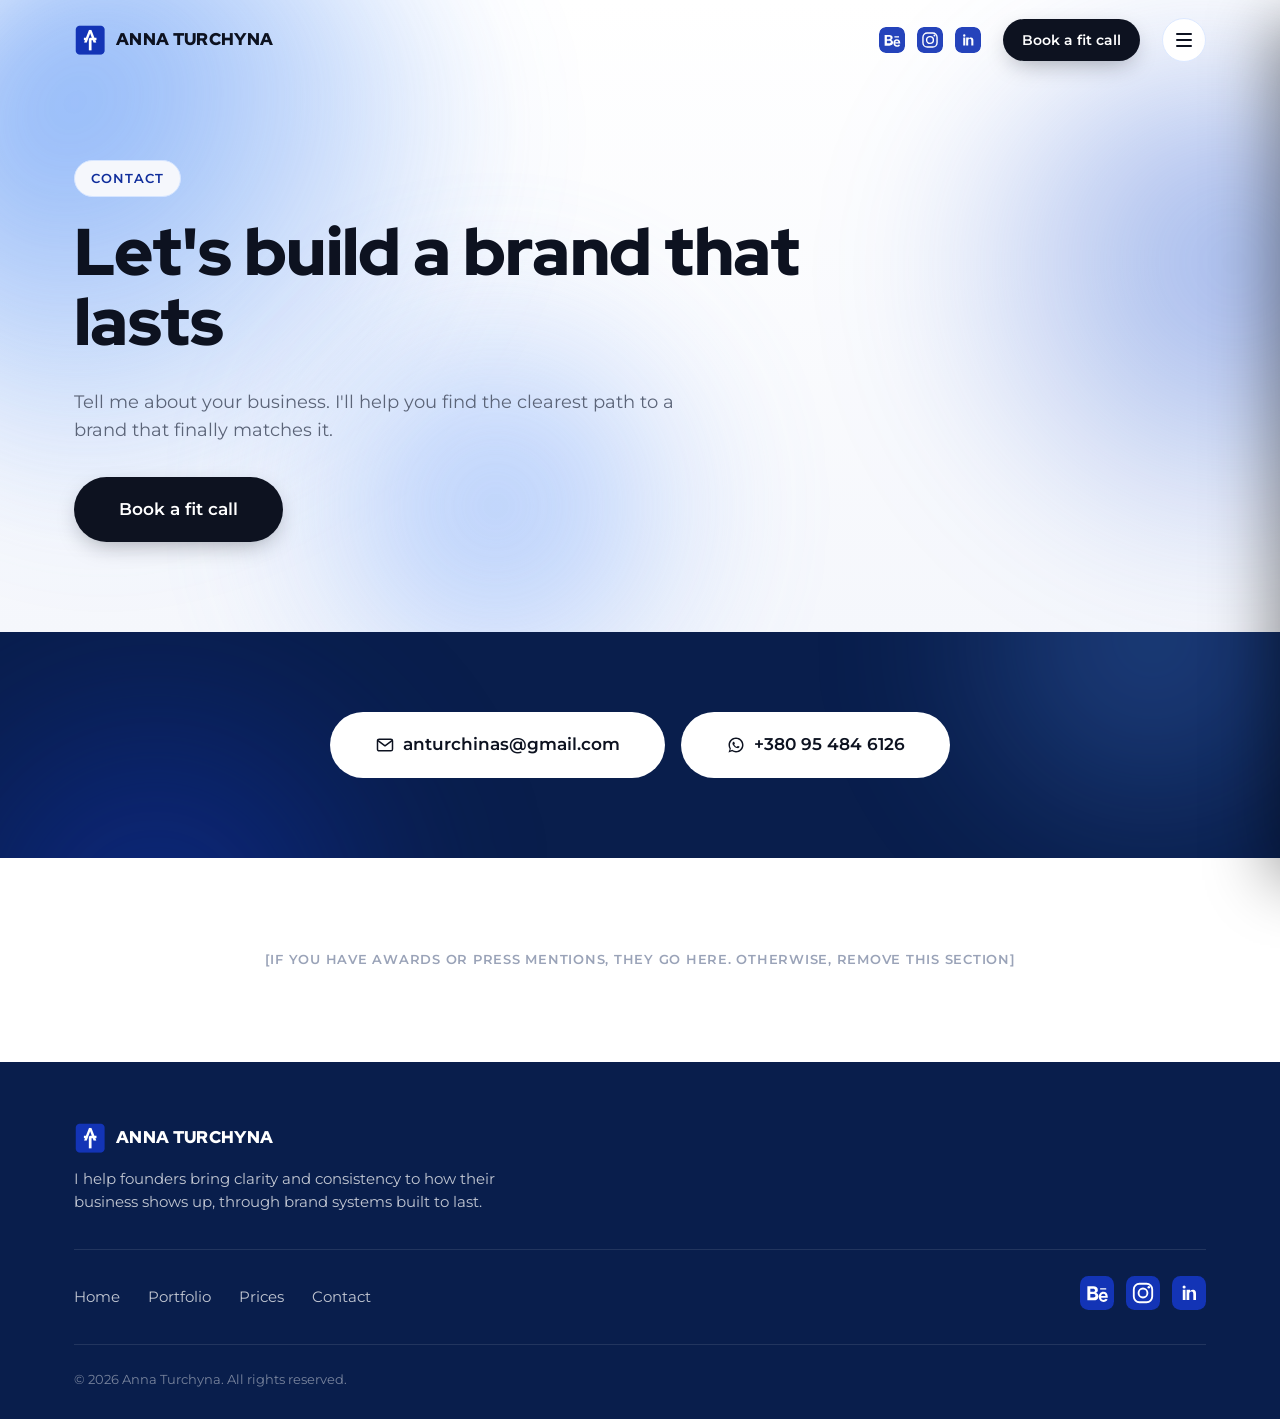
==== contact.html @ 6b4f78af "Add Microsoft Clarity tracking code" ====
<!DOCTYPE html>
<html lang="en">
<head>
<meta charset="UTF-8">
<meta name="viewport" content="width=device-width, initial-scale=1.0">
<title>Contact | Anna Turchyna</title>
<link rel="icon" href="favicon.ico" sizes="any">
<link rel="icon" type="image/png" sizes="32x32" href="images/favicon-32x32.png">
<link rel="icon" type="image/png" sizes="16x16" href="images/favicon-16x16.png">
<link rel="apple-touch-icon" sizes="180x180" href="images/favicon-180x180.png">
<link rel="stylesheet" href="css/style.css">
  <script type="text/javascript">
    (function(c,l,a,r,i,t,y){
      c[a]=c[a]||function(){(c[a].q=c[a].q||[]).push(arguments)};
      t=l.createElement(r);t.async=1;t.src="https://www.clarity.ms/tag/"+i;
      y=l.getElementsByTagName(r)[0];y.parentNode.insertBefore(t,y);
    })(window, document, "clarity", "script", "y3strxch6t");
  </script>
</head>
<body>

<header class="site-header">
  <div class="container">
    <a href="index.html" class="logo">
      <span class="logo-mark"><img src="images/logo-mark.png" alt="Anna Turchyna logo"></span>
      ANNA TURCHYNA
    </a>
    <div class="header-actions">
      <div class="header-socials">
        <a href="https://www.behance.net/annaturchyna" target="_blank" rel="noopener" aria-label="Behance" title="Behance"><svg viewBox="0 0 24 24"><rect width="24" height="24" rx="6" fill="#1334b6"/><path d="M5.2 7.3h4.3c1.9 0 3.1.9 3.1 2.5 0 1.1-.6 1.8-1.5 2.1 1.2.3 1.9 1.2 1.9 2.5 0 1.8-1.4 2.8-3.4 2.8H5.2V7.3zm4 3.9c.9 0 1.4-.4 1.4-1.1 0-.7-.5-1.1-1.4-1.1H7.3v2.2h1.9zm.2 3.9c1 0 1.5-.4 1.5-1.2 0-.8-.6-1.2-1.5-1.2H7.3v2.4h2.1zM14.2 8.6h4.3v1H14.2v-1zm2.2 2.6c2 0 3.2 1.4 3.2 3.5 0 .2 0 .4 0 .6h-4.7c.1 1 .8 1.6 1.7 1.6.7 0 1.2-.3 1.5-.8l1.4.4c-.5 1.1-1.6 1.8-2.9 1.8-1.9 0-3.3-1.4-3.3-3.5 0-2.1 1.4-3.6 3.1-3.6zm-1.5 2.9h3.1c-.1-.9-.7-1.5-1.5-1.5-.8 0-1.4.6-1.6 1.5z" fill="#fff"/></svg></a>
        <a href="https://www.instagram.com/anntur.design/" target="_blank" rel="noopener" aria-label="Instagram" title="Instagram"><svg viewBox="0 0 24 24"><rect width="24" height="24" rx="6" fill="#1334b6"/><path d="M12 8.2a3.8 3.8 0 1 0 0 7.6 3.8 3.8 0 0 0 0-7.6zm0 6.27a2.47 2.47 0 1 1 0-4.94 2.47 2.47 0 0 1 0 4.94z" fill="#fff"/><circle cx="16.1" cy="7.9" r="0.9" fill="#fff"/><rect x="5.5" y="5.5" width="13" height="13" rx="4" stroke="#fff" stroke-width="1.3" fill="none"/></svg></a>
        <a href="https://www.linkedin.com/in/anntur/" target="_blank" rel="noopener" aria-label="LinkedIn" title="LinkedIn"><svg viewBox="0 0 24 24"><rect width="24" height="24" rx="6" fill="#1334b6"/><path d="M7.6 9.7h1.9v7.3H7.6V9.7zm.95-3a1.1 1.1 0 1 1 0 2.2 1.1 1.1 0 0 1 0-2.2zM10.9 9.7h1.83v1h.03c.26-.48.9-1 1.85-1 1.98 0 2.34 1.24 2.34 2.86v4.44h-1.9v-3.94c0-.94-.02-2.14-1.33-2.14-1.33 0-1.53 1-1.53 2.07v4.01h-1.9V9.7z" fill="#fff"/></svg></a>
      </div>
      <a href="contact.html" class="btn btn-primary btn-sm">Book a fit call</a>
      <button class="burger" aria-label="Open menu"><span></span><span></span><span></span></button>
    </div>
  </div>
</header>

<div class="nav-backdrop" data-nav-backdrop></div>
<div class="mobile-nav">
  <div class="top" style="justify-content:flex-end">
    <button class="close-btn" aria-label="Close menu">&times;</button>
  </div>
  <ul>
    <li><a href="index.html#services">Services</a></li>
    <li><a href="portfolio.html">Portfolio</a></li>
    <li><a href="pricing.html">Prices</a></li>
    <li><a href="contact.html">Contact</a></li>
  </ul>
  <div class="socials">
    <a href="https://www.behance.net/annaturchyna" target="_blank" rel="noopener" aria-label="Behance" title="Behance"><svg viewBox="0 0 24 24"><rect width="24" height="24" rx="6" fill="#1334b6"/><path d="M5.2 7.3h4.3c1.9 0 3.1.9 3.1 2.5 0 1.1-.6 1.8-1.5 2.1 1.2.3 1.9 1.2 1.9 2.5 0 1.8-1.4 2.8-3.4 2.8H5.2V7.3zm4 3.9c.9 0 1.4-.4 1.4-1.1 0-.7-.5-1.1-1.4-1.1H7.3v2.2h1.9zm.2 3.9c1 0 1.5-.4 1.5-1.2 0-.8-.6-1.2-1.5-1.2H7.3v2.4h2.1zM14.2 8.6h4.3v1H14.2v-1zm2.2 2.6c2 0 3.2 1.4 3.2 3.5 0 .2 0 .4 0 .6h-4.7c.1 1 .8 1.6 1.7 1.6.7 0 1.2-.3 1.5-.8l1.4.4c-.5 1.1-1.6 1.8-2.9 1.8-1.9 0-3.3-1.4-3.3-3.5 0-2.1 1.4-3.6 3.1-3.6zm-1.5 2.9h3.1c-.1-.9-.7-1.5-1.5-1.5-.8 0-1.4.6-1.6 1.5z" fill="#fff"/></svg></a>
    <a href="https://www.instagram.com/anntur.design/" target="_blank" rel="noopener" aria-label="Instagram" title="Instagram"><svg viewBox="0 0 24 24"><rect width="24" height="24" rx="6" fill="#1334b6"/><path d="M12 8.2a3.8 3.8 0 1 0 0 7.6 3.8 3.8 0 0 0 0-7.6zm0 6.27a2.47 2.47 0 1 1 0-4.94 2.47 2.47 0 0 1 0 4.94z" fill="#fff"/><circle cx="16.1" cy="7.9" r="0.9" fill="#fff"/><rect x="5.5" y="5.5" width="13" height="13" rx="4" stroke="#fff" stroke-width="1.3" fill="none"/></svg></a>
    <a href="https://www.linkedin.com/in/anntur/" target="_blank" rel="noopener" aria-label="LinkedIn" title="LinkedIn"><svg viewBox="0 0 24 24"><rect width="24" height="24" rx="6" fill="#1334b6"/><path d="M7.6 9.7h1.9v7.3H7.6V9.7zm.95-3a1.1 1.1 0 1 1 0 2.2 1.1 1.1 0 0 1 0-2.2zM10.9 9.7h1.83v1h.03c.26-.48.9-1 1.85-1 1.98 0 2.34 1.24 2.34 2.86v4.44h-1.9v-3.94c0-.94-.02-2.14-1.33-2.14-1.33 0-1.53 1-1.53 2.07v4.01h-1.9V9.7z" fill="#fff"/></svg></a>
  </div>
</div>

<section class="page-hero">
  <div class="mesh light"><div class="blob"></div><div class="blob"></div><div class="blob"></div></div>
  <div class="container">
    <span class="eyebrow reveal">CONTACT</span>
    <h1 class="reveal">Let's build a brand that lasts</h1>
    <p class="lead reveal">Tell me about your business. I'll help you find the clearest path to a brand that finally matches it.</p>
    <div class="page-hero-actions reveal">
      <a href="https://cal.com/anntur/15min" target="_blank" rel="noopener" class="btn btn-primary btn-cta">Book a fit call</a>
    </div>
  </div>
</section>

<section class="section-pad tight cta-section">
  <div class="mesh dark"><div class="blob"></div><div class="blob"></div></div>
  <div class="container">
    <div class="cta-action hero-actions reveal">
      <a href="mailto:anturchinas@gmail.com" class="btn btn-light btn-cta">
        <svg viewBox="0 0 24 24" width="20" height="20" fill="none" stroke="currentColor" stroke-width="1.8" stroke-linecap="round" stroke-linejoin="round"><rect x="3" y="5" width="18" height="14" rx="2"/><path d="M4 7l8 6 8-6"/></svg>
        anturchinas@gmail.com
      </a>
      <a href="https://wa.me/380954846126" target="_blank" rel="noopener" class="btn btn-light btn-cta">
        <svg viewBox="0 0 24 24" width="20" height="20" fill="currentColor"><path d="M12 3C7.03 3 3 7.03 3 12c0 1.77.52 3.42 1.42 4.8L3 21l4.34-1.38A8.96 8.96 0 0 0 12 21c4.97 0 9-4.03 9-9s-4.03-9-9-9zm0 16.2c-1.5 0-2.9-.44-4.08-1.2l-.29-.18-2.57.82.84-2.5-.19-.3A7.18 7.18 0 0 1 4.8 12c0-3.98 3.23-7.2 7.2-7.2s7.2 3.23 7.2 7.2-3.23 7.2-7.2 7.2zm3.94-5.39c-.21-.11-1.26-.62-1.46-.69-.2-.07-.34-.11-.48.11-.14.21-.55.69-.68.83-.13.14-.25.16-.46.05-.21-.11-.9-.33-1.72-1.06-.63-.56-1.06-1.26-1.18-1.47-.12-.21-.01-.32.09-.43.1-.1.21-.25.32-.38.11-.13.14-.21.21-.36.07-.14.04-.27-.02-.38-.06-.11-.48-1.16-.66-1.59-.17-.42-.35-.36-.48-.37h-.41c-.14 0-.36.05-.55.27-.19.21-.72.7-.72 1.72s.74 2 .84 2.14c.11.14 1.45 2.21 3.51 3.1.49.21.87.34 1.17.43.49.16.94.13 1.29.08.39-.06 1.26-.51 1.44-1.01.18-.5.18-.92.13-1.01-.05-.09-.19-.15-.4-.26z"/></svg>
        +380 95 484 6126
      </a>
    </div>
  </div>
</section>

<!-- Awards / certifications placeholder, remove if not applicable -->
<section class="section-pad tight center">
  <div class="container">
    <p class="small-caps reveal">[If you have awards or press mentions, they go here. Otherwise, remove this section]</p>
  </div>
</section>

<footer class="site-footer">
  <div class="container">
    <div class="footer-top">
      <a href="index.html" class="logo" style="color:#fff">
        <span class="logo-mark"><img src="images/logo-mark.png" alt="Anna Turchyna logo"></span>
        ANNA TURCHYNA
      </a>
      <p>I help founders bring clarity and consistency to how their business shows up, through brand systems built to last.</p>
    </div>
    <div class="footer-nav-row">
      <ul class="footer-menu">
        <li><a href="index.html">Home</a></li>
        <li><a href="portfolio.html">Portfolio</a></li>
        <li><a href="pricing.html">Prices</a></li>
        <li><a href="contact.html">Contact</a></li>
      </ul>
      <div class="footer-socials">
        <a href="https://www.behance.net/annaturchyna" target="_blank" rel="noopener" aria-label="Behance" title="Behance"><svg viewBox="0 0 24 24"><rect width="24" height="24" rx="6" fill="#1334b6"/><path d="M5.2 7.3h4.3c1.9 0 3.1.9 3.1 2.5 0 1.1-.6 1.8-1.5 2.1 1.2.3 1.9 1.2 1.9 2.5 0 1.8-1.4 2.8-3.4 2.8H5.2V7.3zm4 3.9c.9 0 1.4-.4 1.4-1.1 0-.7-.5-1.1-1.4-1.1H7.3v2.2h1.9zm.2 3.9c1 0 1.5-.4 1.5-1.2 0-.8-.6-1.2-1.5-1.2H7.3v2.4h2.1zM14.2 8.6h4.3v1H14.2v-1zm2.2 2.6c2 0 3.2 1.4 3.2 3.5 0 .2 0 .4 0 .6h-4.7c.1 1 .8 1.6 1.7 1.6.7 0 1.2-.3 1.5-.8l1.4.4c-.5 1.1-1.6 1.8-2.9 1.8-1.9 0-3.3-1.4-3.3-3.5 0-2.1 1.4-3.6 3.1-3.6zm-1.5 2.9h3.1c-.1-.9-.7-1.5-1.5-1.5-.8 0-1.4.6-1.6 1.5z" fill="#fff"/></svg></a>
        <a href="https://www.instagram.com/anntur.design/" target="_blank" rel="noopener" aria-label="Instagram" title="Instagram"><svg viewBox="0 0 24 24"><rect width="24" height="24" rx="6" fill="#1334b6"/><path d="M12 8.2a3.8 3.8 0 1 0 0 7.6 3.8 3.8 0 0 0 0-7.6zm0 6.27a2.47 2.47 0 1 1 0-4.94 2.47 2.47 0 0 1 0 4.94z" fill="#fff"/><circle cx="16.1" cy="7.9" r="0.9" fill="#fff"/><rect x="5.5" y="5.5" width="13" height="13" rx="4" stroke="#fff" stroke-width="1.3" fill="none"/></svg></a>
        <a href="https://www.linkedin.com/in/anntur/" target="_blank" rel="noopener" aria-label="LinkedIn" title="LinkedIn"><svg viewBox="0 0 24 24"><rect width="24" height="24" rx="6" fill="#1334b6"/><path d="M7.6 9.7h1.9v7.3H7.6V9.7zm.95-3a1.1 1.1 0 1 1 0 2.2 1.1 1.1 0 0 1 0-2.2zM10.9 9.7h1.83v1h.03c.26-.48.9-1 1.85-1 1.98 0 2.34 1.24 2.34 2.86v4.44h-1.9v-3.94c0-.94-.02-2.14-1.33-2.14-1.33 0-1.53 1-1.53 2.07v4.01h-1.9V9.7z" fill="#fff"/></svg></a>
      </div>
    </div>
    <div class="footer-bottom">
      <span>© 2026 Anna Turchyna. All rights reserved.</span>
    </div>
  </div>
</footer>

<script src="js/main.js"></script>
</body>
</html>
---- css/style.css ----
/* ===========================================================
   Anna Turchyna, Brand Identity Designer
   Design tokens + base styles
   =========================================================== */

@import url('https://fonts.googleapis.com/css2?family=Red+Hat+Display:wght@400;500;600;700;800;900&family=Montserrat:wght@400;500;600;700;800&display=swap');

:root{
  /* --- color tokens: light background, blue accent scale --- */
  --c-bg:            #ffffff;
  --c-bg-soft:       #f5f7fc;
  --c-bg-soft-2:     #e9f0ff;
  --c-line:          #dce8ff;
  --c-ink:           #0d1220;
  --c-ink-soft:      #5b6478;
  --c-ink-faint:     #9aa3b8;

  --c-blue-950:      #091e4c;
  --c-blue-900:      #0c2466;
  --c-blue-800:      #0e2981;
  --c-blue-700:      #102e9c;
  --c-blue-600:      #1334b6;
  --c-blue-500:      #3262d6;
  --c-blue-400:      #518ff5;
  --c-blue-300:      #8bb3fb;
  --c-blue-200:      #b5d0fe;
  --c-blue-100:      #d6e5ff;
  --c-blue-50:       #f5f7fc;

  --c-white:         #ffffff;

  --c-accent:        var(--c-blue-600);
  --c-accent-soft:   var(--c-blue-100);

  /* --- type --- */
  --font-display: 'Red Hat Display', 'Clash Display', 'Montserrat', system-ui, sans-serif;
  --font-body:    'Montserrat', 'General Sans', system-ui, sans-serif;

  /* --- shape --- */
  --radius-sm: 10px;
  --radius-md: 18px;
  --radius-lg: 28px;
  --radius-pill: 999px;

  /* --- layout --- */
  --container: 1180px;
  --gap: clamp(20px, 4vw, 48px);

  --ease: cubic-bezier(.16,.8,.24,1);
}

*, *::before, *::after{ box-sizing: border-box; }
html{ scroll-behavior: smooth; }
body{
  margin:0;
  background: var(--c-bg);
  color: var(--c-ink);
  font-family: var(--font-body);
  font-size: 16px;
  line-height: 1.55;
  -webkit-font-smoothing: antialiased;
  overflow-x: hidden;
}
img{ max-width:100%; display:block; }
a{ color:inherit; text-decoration:none; }
button{ font-family:inherit; cursor:pointer; }
ul{ list-style:none; margin:0; padding:0; }
h1,h2,h3,h4{
  font-family: var(--font-display);
  font-weight: 900;
  line-height: 1.05;
  margin: 0 0 .5em;
  letter-spacing: -0.01em;
}

.container{
  width: 100%;
  max-width: var(--container);
  margin: 0 auto;
  padding: 0 24px;
}

section{ position: relative; }

/* ---------- reveal-on-scroll ---------- */
.reveal{
  opacity: 0;
  transform: translateY(28px);
  transition: opacity .8s var(--ease), transform .8s var(--ease);
}
.reveal.is-visible{ opacity:1; transform:none; }
.reveal-stagger > *{ transition-delay: calc(var(--i, 0) * 90ms); }

/* ---------- eyebrow pill ---------- */
.eyebrow{
  display:inline-flex;
  align-items:center;
  gap:8px;
  padding: 8px 16px;
  border-radius: var(--radius-pill);
  background: var(--c-blue-50);
  border: 1px solid var(--c-blue-100);
  color: var(--c-blue-700);
  font-size: 12.5px;
  font-weight: 600;
  letter-spacing: .08em;
  text-transform: uppercase;
}
.eyebrow.on-dark{
  background: rgba(255,255,255,.08);
  border-color: rgba(255,255,255,.16);
  color: var(--c-blue-200);
}

/* ---------- buttons ---------- */
.btn{
  display:inline-flex;
  align-items:center;
  justify-content:center;
  gap:8px;
  padding: 15px 28px;
  border-radius: var(--radius-pill);
  font-weight: 600;
  font-size: 15px;
  border: 1px solid transparent;
  transition: transform .35s var(--ease), box-shadow .35s var(--ease), background .35s var(--ease), color .35s var(--ease);
  white-space: nowrap;
}
.btn:hover{ transform: translateY(-2px); }
.btn-primary{
  background: var(--c-ink);
  color: var(--c-white);
  box-shadow: 0 8px 24px -8px rgba(13,18,32,.4);
}
.btn-primary:hover{ background: var(--c-blue-700); box-shadow: 0 12px 30px -8px rgba(33,64,163,.5); }
.btn-secondary{
  background: transparent;
  color: var(--c-ink);
  border-color: var(--c-line);
}
.btn-secondary:hover{ border-color: var(--c-ink); }
.btn-light{
  background: var(--c-white);
  color: var(--c-ink);
}
.btn-on-dark{
  background: rgba(255,255,255,.08);
  color: var(--c-white);
  border-color: rgba(255,255,255,.2);
}
.btn-on-dark:hover{ background: rgba(255,255,255,.16); }
.btn-block{ width:100%; }
.btn-sm{ padding: 10px 18px; font-size: 13.5px; }

.ctrl-btn{
  width: 48px; height:48px;
  border-radius: 50%;
  border: 1px solid var(--c-line);
  background: var(--c-white);
  display:flex; align-items:center; justify-content:center;
  transition: background .25s var(--ease), border-color .25s var(--ease), transform .2s var(--ease);
  flex: none;
}
.ctrl-btn:hover{ border-color: var(--c-accent); transform: translateY(-2px); }
.ctrl-btn svg{ width:18px; height:18px; }
.ctrl-btn.on-dark{ border-color: rgba(255,255,255,.2); color:#fff; background: rgba(255,255,255,.05); }

/* ===========================================================
   HEADER
   =========================================================== */
.site-header{
  position: fixed; top:0; left:0; right:0; z-index: 100;
  padding: 18px 0;
  transition: background .3s var(--ease), box-shadow .3s var(--ease), padding .3s var(--ease);
}
.site-header.scrolled{
  background: rgba(255,255,255,.82);
  backdrop-filter: blur(14px);
  box-shadow: 0 1px 0 var(--c-line);
  padding: 12px 0;
}
.site-header .container{ display:flex; align-items:center; justify-content:space-between; }

.logo{ display:flex; align-items:center; gap:10px; font-family: var(--font-display); font-weight:900; letter-spacing:.02em; font-size:16.5px; }
.logo .logo-mark{
  width: 32px; height:32px;
  display:flex; align-items:center; justify-content:center;
  border-radius: 8px;
  overflow:hidden;
  flex:none;
}
.logo .logo-mark img{ width:100%; height:100%; object-fit:cover; display:block; }

.header-actions{ display:flex; align-items:center; gap:22px; }
.header-socials{ display:flex; align-items:center; gap:12px; }
.header-socials a{ display:flex; transition: transform .2s, opacity .2s; opacity:.92; }
.header-socials a:hover{ opacity:1; transform: translateY(-2px); }
.header-socials svg{ width:26px; height:26px; border-radius:7px; }

.burger{
  width:44px; height:44px; border:1px solid var(--c-line); border-radius:50%;
  background: var(--c-white); display:flex; align-items:center; justify-content:center;
  flex-direction:column; gap:4px; flex:none;
}
.burger span{ width:16px; height:2px; background: var(--c-ink); border-radius:2px; }

@media (max-width: 640px){
  .header-socials{ display:none; }
}
@media (max-width: 480px){
  .header-actions .btn{ display:none; }
}

/* ---------- side drawer menu ---------- */
.nav-backdrop{
  position: fixed; inset:0; z-index: 190;
  background: rgba(6,11,31,.55);
  opacity:0; pointer-events:none;
  transition: opacity .4s var(--ease);
}
.nav-backdrop.open{ opacity:1; pointer-events:auto; }

.mobile-nav{
  position: fixed; top:0; right:0; bottom:0; z-index: 200;
  width: min(420px, 88vw);
  background: var(--c-blue-950);
  display:flex; flex-direction:column;
  padding: 28px 24px;
  transform: translateX(100%);
  transition: transform .5s var(--ease);
  box-shadow: -30px 0 60px -20px rgba(0,0,0,.4);
}
.mobile-nav.open{ transform: translateX(0); }
.mobile-nav .top{ display:flex; align-items:center; justify-content:space-between; }
.mobile-nav .close-btn{ width:44px; height:44px; border-radius:50%; border:1px solid rgba(255,255,255,.2); color:#fff; background:transparent; display:flex; align-items:center; justify-content:center; flex:none; }
.mobile-nav ul{ margin-top: 40px; display:flex; flex-direction:column; gap: 4px; }
.mobile-nav a{ font-family: var(--font-display); font-size: 34px; color:#fff; padding: 8px 0; display:block; }
.mobile-nav .socials{ margin-top:auto; display:flex; align-items:center; gap:14px; }
.mobile-nav .socials a{ display:flex; padding:0; transition: transform .2s, opacity .2s; opacity:.92; }
.mobile-nav .socials a:hover{ opacity:1; transform: translateY(-2px); }
.mobile-nav .socials svg{ width:28px; height:28px; border-radius:8px; }

/* ===========================================================
   MESH GRADIENT BACKGROUND (hero + dark sections)
   =========================================================== */
.mesh{
  position:absolute; inset:0; overflow:hidden; z-index:0;
  pointer-events:none;
}
.mesh .blob{
  position:absolute;
  border-radius:50%;
  filter: blur(70px);
  opacity:.55;
  will-change: transform;
}
.mesh.light .blob:nth-child(1){ width:52vw; height:52vw; max-width:640px; max-height:640px; top:-16%; left:-10%; background: radial-gradient(circle at 30% 30%, var(--c-blue-400), transparent 70%); opacity:.7; animation: float1 22s ease-in-out infinite; }
.mesh.light .blob:nth-child(2){ width:44vw; height:44vw; max-width:560px; max-height:560px; top:6%; right:-14%; background: radial-gradient(circle at 60% 40%, var(--c-blue-500), transparent 70%); opacity:.5; animation: float2 26s ease-in-out infinite; }
.mesh.light .blob:nth-child(3){ width:38vw; height:38vw; max-width:480px; max-height:480px; bottom:-18%; left:20%; background: radial-gradient(circle at 50% 50%, var(--c-blue-300), transparent 70%); opacity:.75; animation: float3 30s ease-in-out infinite; }

/* ---------- active mesh: a livelier, more "alive" version used only on
   the homepage hero. The idle float keyframes are switched off (JS drives
   every frame instead) and each blob gets its own drift rhythm plus a
   noticeably stronger, individually-angled pull toward the cursor, so the
   gradient reads as a chaotic living field rather than three shapes
   politely chasing the pointer in lockstep. Two extra blobs (a small,
   sharper "hot" core and a large ambient wash) add density so blobs
   overlap and blend instead of reading as separate circles. ---------- */
.mesh.active .blob{ opacity:.8; filter: blur(62px); }
/* only switch off the idle keyframe once JS actually takes over (fine
   pointer + motion allowed); touch/reduced-motion visitors keep the
   plain idle float animation as a graceful fallback */
.mesh.active.js-driven .blob{ animation:none !important; }
.mesh.active .blob:nth-child(1){ opacity:.85; }
.mesh.active .blob:nth-child(3){ opacity:.9; }
.mesh.light.active .blob:nth-child(4){
  width:24vw; height:24vw; max-width:320px; max-height:320px;
  top:32%; left:42%;
  background: radial-gradient(circle at 45% 45%, var(--c-blue-600), transparent 68%);
  opacity:.55; filter: blur(48px);
}
.mesh.light.active .blob:nth-child(5){
  width:58vw; height:58vw; max-width:700px; max-height:700px;
  top:14%; left:8%;
  background: radial-gradient(circle at 50% 50%, var(--c-blue-200), transparent 72%);
  opacity:.5; filter: blur(80px);
}

.mesh.dark .blob:nth-child(1){ width:50vw; height:50vw; max-width:620px; max-height:620px; top:-10%; left:-12%; background: radial-gradient(circle, var(--c-blue-600), transparent 70%); opacity:.55; animation: float1 24s ease-in-out infinite; }
.mesh.dark .blob:nth-child(2){ width:40vw; height:40vw; max-width:520px; max-height:520px; bottom:-16%; right:-10%; background: radial-gradient(circle, var(--c-blue-400), transparent 70%); opacity:.35; animation: float2 28s ease-in-out infinite; }

@keyframes float1{
  0%,100%{ transform: translate(0,0) scale(1); }
  33%{ transform: translate(4%, 6%) scale(1.08); }
  66%{ transform: translate(-3%, 3%) scale(0.96); }
}
@keyframes float2{
  0%,100%{ transform: translate(0,0) scale(1); }
  50%{ transform: translate(-6%, -4%) scale(1.1); }
}
@keyframes float3{
  0%,100%{ transform: translate(0,0) scale(1); }
  50%{ transform: translate(5%, -6%) scale(1.05); }
}

@media (prefers-reduced-motion: reduce){
  .mesh .blob{ animation: none !important; }
  .reveal{ transition: none; opacity:1; transform:none; }
}

/* ===========================================================
   HERO
   =========================================================== */
.hero{
  min-height: 100vh;
  display:flex; align-items:center;
  padding: 160px 0 100px;
  background: linear-gradient(180deg, var(--c-white) 0%, var(--c-bg-soft) 100%);
  text-align: center;
  overflow: hidden;
}
.hero .container{ position:relative; z-index:1; }
.hero-inner{ max-width: 880px; margin: 0 auto; display:flex; flex-direction:column; align-items:center; }
.hero h1{
  font-size: clamp(40px, 6.4vw, 84px);
  color: var(--c-ink);
  margin-top: 22px;
  margin-bottom: 26px;
}
.hero h1{ min-height: 2.15em; }
.hero h1 .accent{
  color: var(--c-blue-600);
  display: inline-block;
  transition: opacity .45s ease, filter .45s ease, transform .45s ease;
  filter: blur(0);
}
.hero h1 .accent.is-swapping{ opacity:0; filter: blur(10px); transform: translateY(8px); }
@media (prefers-reduced-motion: reduce){
  .hero h1{ min-height: 0; }
  .hero h1 .accent{ transition:none; }
}
.hero p.lead{
  font-size: clamp(17px, 2vw, 21px);
  color: var(--c-ink-soft);
  max-width: 620px;
  margin: 0 auto 40px;
}
.hero-actions{ display:flex; gap:16px; flex-wrap:wrap; justify-content:center; }

@media (max-width:640px){
  .hero{ min-height:0; padding:120px 0 64px; }
  .hero h1{ margin-top:18px; margin-bottom:18px; }
  .hero p.lead{ margin-bottom:28px; }
}

/* ---------- hero interactive background (mouse "wow" effect, no cursor-tracked glow) ---------- */
.hero .mesh{ transition: transform .1s linear, filter .5s ease; will-change: transform; }
@media (hover:hover) and (pointer:fine){
  .hero:hover .mesh{ filter: saturate(1.35) brightness(1.08); }
}
@media (prefers-reduced-motion: reduce){
  .hero .mesh{ transform:none !important; transition:none; }
}

/* ===========================================================
   SECTION HEADERS
   =========================================================== */
.section-head{
  display:flex; justify-content:space-between; align-items:center; gap:24px;
  margin-bottom: 48px; flex-wrap: wrap;
}
.section-head h2{ font-size: clamp(28px, 4vw, 46px); max-width: 640px; }
.section-pad{ padding: 110px 0; }
.section-pad.tight{ padding: 80px 0; }
.on-dark{ color:#fff; }
.on-dark .section-head h2{ color:#fff; }

/* ===========================================================
   FEATURED PROJECTS
   =========================================================== */
.projects-frame{ position:relative; }
.project-slide{ display:none; }
.project-slide.active{ display:block; }
.project-image{
  border-radius: var(--radius-lg);
  overflow:hidden;
  aspect-ratio: 16/9;
  background: var(--c-bg-soft-2);
  border: 1px solid var(--c-line);
  position:relative;
}
.project-image .ph-cross{
  position:absolute; inset:0;
  background:
    linear-gradient(135deg, transparent 48%, var(--c-line) 49%, var(--c-line) 51%, transparent 52%),
    linear-gradient(45deg, transparent 48%, var(--c-line) 49%, var(--c-line) 51%, transparent 52%);
}
.project-image .ph-label{
  position:absolute; inset:0; display:flex; align-items:center; justify-content:center;
  font-family: var(--font-display); color: var(--c-ink-faint); font-size:15px; letter-spacing:.04em;
}
.project-image img{ width:100%; height:100%; object-fit:cover; display:block; }
/* project name lives directly on the cover image (not a separate label
   underneath), so it always reads as "this is the name of this project" */
.project-cover-info{
  position:absolute; left:0; right:0; bottom:0;
  padding: 28px 24px 20px;
  background: linear-gradient(180deg, transparent 0%, rgba(6,14,40,.18) 40%, rgba(4,10,32,.86) 100%);
  pointer-events:none;
}
.project-cover-info .tag{
  display:inline-block; font-size:12.5px; font-weight:600; letter-spacing:.06em; text-transform:uppercase;
  color: var(--c-blue-200); margin-bottom:8px;
}
.project-cover-info h3{ font-size: clamp(19px, 2.2vw, 25px); margin:0; color:#fff; text-shadow: 0 1px 4px rgba(0,0,0,.3); }
.projects-nav{ display:flex; gap:14px; margin-top:28px; }

/* ===========================================================
   ABOUT
   =========================================================== */
.about-statement{
  font-family: var(--font-display);
  font-size: clamp(26px, 4vw, 44px);
  line-height:1.25;
  max-width: 920px;
  margin: 0 0 28px;
}
.about-statement:last-child{ margin-bottom:0; }
.about-statement .dim{ color: var(--c-ink-faint); }
.about-statement.accent{ color: var(--c-blue-600); }

/* ===========================================================
   SERVICES (sticky stack)
   =========================================================== */
.services-stack{ position:relative; }
.service-panel{
  position: sticky;
  top: 90px;
  border-radius: var(--radius-lg);
  padding: clamp(32px, 5vw, 64px);
  min-height: 420px;
  display:flex; flex-direction:column; justify-content:space-between;
  margin-bottom: 24px;
  color:#fff;
  overflow:hidden;
  box-shadow: 0 30px 60px -30px rgba(10,20,60,.35);
}
.service-panel .icon-blob{
  position:absolute; top: -8%; right: -6%;
  width: 260px; height:260px; border-radius:50%;
  filter: blur(2px);
}
.service-panel .icon-illustration{
  position:absolute; top: -13%; right: -10%;
  width: 380px; height:380px;
  object-fit: contain;
  filter: drop-shadow(0 25px 40px rgba(4,10,35,.45));
  pointer-events: none;
}
@media (max-width:760px){
  .service-panel .icon-illustration{ width:230px; height:230px; top:-9%; right:-9%; }
}
.service-panel .panel-top{ position:relative; z-index:1; }
.service-panel .panel-tags{ display:flex; flex-wrap:wrap; gap:10px; margin: 20px 0 22px; }
.service-panel .panel-tags span{
  padding: 7px 14px; border-radius: var(--radius-pill);
  border: 1px solid rgba(255,255,255,.35);
  font-size: 13px;
}
.service-panel h3{ font-size: clamp(30px, 4vw, 48px); margin-bottom: 0; }
.service-panel p{ max-width: 560px; font-size: 16.5px; opacity:.92; position:relative; z-index:1; }
.service-panel .panel-bottom{ position:relative; z-index:1; margin-top: 28px; }

.service-panel.strategy{ background: linear-gradient(150deg, var(--c-blue-700), var(--c-blue-900)); }
.service-panel.branding{ background: linear-gradient(150deg, var(--c-blue-600), var(--c-blue-800)); }
.service-panel.partnership{ background: linear-gradient(150deg, var(--c-blue-900), var(--c-blue-950)); }

/* ===========================================================
   NUMBERS
   =========================================================== */
.numbers-grid{
  display:grid; grid-template-columns: repeat(3, 1fr); gap: var(--gap);
}
.number-tile{ border-top: 1px solid var(--c-line); padding-top: 24px; }
.number-tile .dot{ width:9px; height:9px; border-radius:50%; background: var(--c-blue-500); display:inline-block; margin-bottom:14px; }
.number-tile .num{ font-family: var(--font-display); font-weight:900; font-size: clamp(44px, 6vw, 76px); color: var(--c-ink); }
.number-tile .label{ color: var(--c-ink-soft); font-size:15px; }
@media (max-width: 720px){ .numbers-grid{ grid-template-columns: 1fr; } }

/* ===========================================================
   FEATURED PROJECTS - moving marquee of smaller preview cards
   =========================================================== */
.marquee{
  overflow: hidden;
  width: 100%;
  margin-top: 40px;
  -webkit-mask-image: linear-gradient(90deg, transparent, black 6%, black 94%, transparent);
  mask-image: linear-gradient(90deg, transparent, black 6%, black 94%, transparent);
}
.marquee.no-fade{ -webkit-mask-image:none; mask-image:none; }
.marquee-track{
  display:flex;
  gap: 24px;
  width: max-content;
  animation: marquee-scroll 34s linear infinite;
}
.marquee:hover .marquee-track{ animation-play-state: paused; }
@keyframes marquee-scroll{
  from{ transform: translateX(0); }
  to{ transform: translateX(-50%); }
}
.marquee-card{
  flex: 0 0 clamp(320px, 44vw, 640px);
  display:block; color:inherit; text-decoration:none;
}
.marquee-card .project-image{ aspect-ratio: 4/3; transition: transform .35s var(--ease); }
.marquee-card:hover .project-image{ transform: translateY(-4px); }

@media (prefers-reduced-motion: reduce){
  .marquee-track{ animation: none; overflow-x: auto; }
}

/* on narrow screens the auto-scrolling marquee just shows random half-cut
   cards with no way to touch-control it, which reads as broken. Turn it
   into a normal swipeable row instead: stop the animation, let the browser
   handle horizontal scroll with snapping, and hide the duplicate second
   half of cards (it only existed to make the infinite-scroll loop seamless) */
@media (max-width:760px){
  .marquee{ overflow-x:auto; -webkit-overflow-scrolling:touch; }
  .marquee-track{ animation:none !important; scroll-snap-type:x proximity; }
  .marquee-card{ scroll-snap-align:start; }
  #featured-track > .marquee-card:nth-child(n+8){ display:none; }
  #testi-track > .testi-card:nth-child(n+6){ display:none; }
}

/* ===========================================================
   PROCESS (My Process)
   =========================================================== */
.process-layout{ display:grid; grid-template-columns: 300px 1fr; gap: 48px; align-items:start; }
.process-head{ position:sticky; top:110px; }
.process-head .eyebrow{ display:block; margin-bottom:16px; }
.process-accordion{ border-top: 1px solid var(--c-line); }
.process-row{ border-bottom: 1px solid var(--c-line); }
.process-row-head{
  width:100%; display:flex; align-items:center; gap:24px;
  background:none; border:none; cursor:pointer; text-align:left;
  padding: 26px 0; font-family: inherit; color: var(--c-ink);
}
.process-row-head .step-no{
  font-family: var(--font-display); font-size:15px; color: var(--c-ink-soft);
  width:26px; flex-shrink:0;
}
.process-row-head .step-title{
  font-family: var(--font-display); font-size: clamp(19px, 2.2vw, 22px); flex:1;
  transition: color .25s var(--ease);
}
.process-row-head .step-chevron{
  width:10px; height:10px; flex-shrink:0;
  border-right: 2px solid var(--c-ink-soft); border-bottom: 2px solid var(--c-ink-soft);
  transform: rotate(45deg); transition: transform .3s var(--ease);
}
.process-row.is-open .step-title{ color: var(--c-blue-600); }
.process-row.is-open .step-chevron{ transform: rotate(-135deg); }
.process-row-body{
  overflow:hidden; max-height:0;
  transition: max-height .45s var(--ease);
}
.process-row.is-open .process-row-body{ max-height: 640px; }
.process-row-body-inner{ padding: 0 0 32px; }
.process-row-image{
  height: 220px; border-radius: var(--radius-md); margin-bottom: 22px;
  background: linear-gradient(150deg, var(--c-blue-100), var(--c-blue-50));
  display:flex; align-items:center; justify-content:center;
  color: var(--c-blue-400); font-size:13px; letter-spacing:.05em; text-transform:uppercase;
}
.process-row-body p{ color: var(--c-ink-soft); max-width: 640px; margin:0; }
@media (max-width:900px){
  .process-layout{ grid-template-columns: 1fr; gap:24px; }
  .process-head{ position:static; }
}

/* ===========================================================
   TESTIMONIALS
   =========================================================== */
.testi-track{ gap: 22px; padding-bottom: 12px; animation-duration: 63.5s; }
.testi-card{
  flex:0 0 min(440px, 86vw);
  display:flex; flex-direction:column; justify-content:space-between;
  background: var(--c-white); border:1px solid var(--c-line); border-radius: var(--radius-md);
  padding: 30px;
}
.testi-card p{ font-size:16px; color: var(--c-ink); margin-bottom:20px; }
.testi-quote{ font-style: italic; }
.testi-person{ display:flex; align-items:center; gap:12px; }
.testi-avatar{ width:42px; height:42px; border-radius:50%; background: linear-gradient(150deg, var(--c-blue-400), var(--c-blue-600)); flex:none; }
.testi-person .name{ font-weight:600; font-size:14.5px; }
.testi-person .role{ font-size:13px; color: var(--c-ink-soft); }

/* ===========================================================
   CTA / CONTACT FORM
   =========================================================== */
.cta-section{ background: var(--c-blue-950); color:#fff; position: relative; overflow:hidden; }
.cta-head{ text-align:center; max-width:720px; margin: 0 auto 40px; position:relative; z-index:1; }
.cta-head h2{ color:#fff; font-size: clamp(30px, 5vw, 54px); }

.cta-action{ text-align:center; position:relative; z-index:1; }
.btn-cta{ padding: 19px 44px; font-size:16.5px; }

/* ===========================================================
   FOOTER
   =========================================================== */
.site-footer{ background: var(--c-blue-950); color: rgba(255,255,255,.75); padding: 60px 0 30px; }
.footer-top p{ max-width:440px; font-size:14.5px; margin-top:14px; }
.footer-nav-row{ display:flex; justify-content:space-between; align-items:center; flex-wrap:wrap; gap:20px; margin-top:36px; padding:26px 0; border-top:1px solid rgba(255,255,255,.1); border-bottom:1px solid rgba(255,255,255,.1); }
.footer-menu{ display:flex; flex-wrap:wrap; gap:28px; font-size:14.5px; }
.footer-menu a:hover{ color:#fff; }
.footer-socials{ display:flex; gap:12px; }
.footer-socials svg{ width:34px; height:34px; }
.footer-bottom{ padding-top:24px; font-size:13px; color: rgba(255,255,255,.45); }
@media (max-width: 520px){ .footer-nav-row{ flex-direction:column; align-items:flex-start; } }

/* ===========================================================
   GENERIC PAGE HERO (pricing/portfolio/contact)
   =========================================================== */
.page-hero{ padding: 160px 0 90px; position:relative; background: linear-gradient(180deg, var(--c-white), var(--c-bg-soft)); }
.page-hero .container{ position:relative; z-index:1; }
.page-hero h1{ font-size: clamp(34px, 5.4vw, 66px); margin-top:20px; max-width: 780px; }
.page-hero p.lead{ font-size:18px; color:var(--c-ink-soft); max-width:600px; }
.page-hero-actions{ margin-top:32px; }

/* ---------- pricing ---------- */
.pricing-grid{ display:grid; grid-template-columns:repeat(3, 1fr); gap:24px; align-items:stretch; }
@media (max-width:900px){ .pricing-grid{ grid-template-columns:1fr; max-width:460px; margin:0 auto; } }

.price-card{
  display:flex; flex-direction:column;
  background: var(--c-bg-soft);
  border: 1px solid var(--c-line);
  border-radius: var(--radius-lg);
  padding: 36px 30px;
  position: relative;
}
.price-card.featured{
  background: var(--c-blue-950);
  color:#fff;
  border-color: var(--c-blue-900);
  box-shadow: 0 24px 60px -20px rgba(9,30,76,.45);
}
.price-card-badge{
  position:absolute; top:-14px; left:50%; transform:translateX(-50%);
  background: var(--c-blue-600); color:#fff;
  font-size:12.5px; font-weight:600; letter-spacing:.03em;
  padding:7px 18px; border-radius: var(--radius-pill); white-space:nowrap;
}
.price-card-head h3{ font-size:21px; margin-bottom:8px; }
.price-card-for{ font-size:14px; color:var(--c-ink-soft); min-height:40px; margin:0; }
.price-card.featured .price-card-for{ color:rgba(255,255,255,.68); }

.price-card-price{
  display:flex; align-items:baseline; gap:10px;
  margin:22px 0 26px; padding-bottom:22px;
  border-bottom:1px solid var(--c-line);
}
.price-card.featured .price-card-price{ border-bottom-color:rgba(255,255,255,.16); }
.price-card-price .amount{ font-family:var(--font-display); font-size:30px; }
.price-card-price .timeline{ font-size:13.5px; color:var(--c-ink-soft); }
.price-card.featured .price-card-price .timeline{ color:rgba(255,255,255,.65); }

.price-card-features{ flex:1; margin:0 0 28px; }
.price-card-features li, .price-card-group-list li{ position:relative; padding-left:28px; margin-bottom:14px; font-size:14.5px; line-height:1.5; }
.price-card-features li:last-child, .price-card-group-list li:last-child{ margin-bottom:0; }
.price-card-features li::before, .price-card-group-list li::before{
  content:"\2713"; position:absolute; left:0; top:1px;
  width:18px; height:18px; border-radius:50%;
  background: var(--c-accent-soft); color: var(--c-blue-600);
  font-size:10.5px; font-weight:700; line-height:18px; text-align:center;
}
.price-card.featured .price-card-features li::before, .price-card.featured .price-card-group-list li::before{ background: rgba(255,255,255,.16); color:#fff; }
.price-card .btn{ margin-top:auto; }

.price-card-groups{ flex:1; display:flex; flex-direction:column; gap:28px; margin-bottom:28px; }
.price-card-group-label{ display:block; font-size:11.5px; font-weight:700; letter-spacing:.06em; text-transform:uppercase; color:var(--c-blue-500); margin-bottom:10px; }
.price-card.featured .price-card-group-label{ color:var(--c-blue-200); }
.price-card-group-list{ margin:0; }

.addon-panel{
  display:flex;
  flex-wrap:wrap;
  gap: 40px;
  align-items:center;
  background: linear-gradient(135deg, var(--c-blue-50), var(--c-white) 60%);
  border: 1px solid var(--c-blue-100);
  border-radius: var(--radius-lg);
  padding: clamp(32px, 5vw, 48px);
}
.addon-panel-head{ flex: 0 0 260px; }
.addon-panel-head .eyebrow{ margin-bottom:16px; }
.addon-panel-head h3{ font-size:22px; margin-bottom:8px; }
.addon-panel-head p{ color:var(--c-ink-soft); font-size:15px; margin:0; }
.addon-list{
  flex: 1; min-width:280px;
  margin:0; padding-left:40px;
  border-left: 1px solid var(--c-blue-100);
  columns:2; column-gap:32px;
}
.addon-list li{
  position:relative; padding-left:28px; margin-bottom:14px;
  font-size:14.5px; line-height:1.5; break-inside: avoid;
}
.addon-list li:last-child{ margin-bottom:0; }
.addon-list li::before{
  content:"\002B"; position:absolute; left:0; top:1px;
  width:18px; height:18px; border-radius:50%;
  background: var(--c-blue-600); color:#fff;
  font-size:11px; font-weight:700; line-height:18px; text-align:center;
}
@media (max-width:760px){
  .addon-panel{ flex-direction:column; align-items:flex-start; }
  .addon-list{ border-left:none; padding-left:0; columns:1; }
}

.offer-grid{ display:grid; grid-template-columns:1fr 1fr; gap:24px; align-items:stretch; }
@media (max-width:760px){ .offer-grid{ grid-template-columns:1fr; } }
.offer-grid .price-card{ background:var(--c-white); }

/* ---------- portfolio grid ---------- */
.portfolio-grid{ display:grid; grid-template-columns: 1fr 1fr; gap: 28px; }
@media (max-width:820px){ .portfolio-grid{ grid-template-columns:1fr; } }
.portfolio-card{ display:block; color:inherit; text-decoration:none; }
.portfolio-card .project-image{ aspect-ratio: 4/3; transition: transform .35s var(--ease); }
.portfolio-card:hover .project-image{ transform: translateY(-4px); }

/* ---------- project case-study gallery ---------- */
.case-about{ display:flex; flex-direction:column; gap:28px; }
.case-about-block h3{ font-size:19px; margin-bottom:10px; }
.case-about-block p{ color:var(--c-ink-soft); margin:0; max-width:720px; }
.case-gallery-wrap{ max-width: 1400px; }
.case-gallery{ display:flex; flex-direction:column; gap:28px; }
.case-gallery img{ width:100%; border-radius: var(--radius-lg); border:1px solid var(--c-line); }
@media (max-width: 900px){
  .case-gallery-wrap{ padding-left:16px; padding-right:16px; }
}

/* ===========================================================
   BRAND QUIZ
   =========================================================== */
.quiz-intro-text{ color:var(--c-ink-soft); font-size:16px; max-width:640px; margin:-24px 0 44px; }
.quiz-card{
  position: relative;
  overflow: hidden;
  background: linear-gradient(150deg, var(--c-blue-600), var(--c-blue-800));
  color: #fff;
  border-radius: var(--radius-lg);
  padding: clamp(32px, 5vw, 64px);
  min-height: 420px;
  display:flex;
  flex-direction:column;
  justify-content:center;
  max-width: 960px;
  margin: 0 auto;
  box-shadow: 0 30px 60px -30px rgba(10,20,60,.5);
}
.quiz-card .quiz-icon{
  position:absolute; top: -13%; right: -10%;
  width: 380px; height:380px;
  object-fit: contain;
  filter: drop-shadow(0 25px 40px rgba(4,10,35,.45));
  pointer-events: none;
  opacity: 1;
  transition: opacity .3s var(--ease);
}
.quiz-card .quiz-icon.is-hidden{ opacity:0; }
.quiz-card .quiz-panel{ position:relative; z-index:1; }
@media (max-width:760px){
  .quiz-card .quiz-icon{ width:230px; height:230px; top:-9%; right:-9%; }
}
.quiz-panel[hidden]{ display:none; }
.quiz-start-copy{ color:rgba(255,255,255,.82); font-size:16px; max-width:660px; margin:0 0 28px; }

.quiz-progress{ height:6px; border-radius:var(--radius-pill); background:rgba(255,255,255,.18); overflow:hidden; margin-bottom:18px; }
.quiz-progress-bar{ height:100%; width:0; background:#fff; border-radius:var(--radius-pill); transition: width .5s var(--ease); }
.quiz-step-label{ display:block; font-size:12.5px; font-weight:700; letter-spacing:.06em; text-transform:uppercase; color:var(--c-blue-200); margin-bottom:18px; }
.quiz-question{ font-size: clamp(20px, 2.6vw, 26px); margin-bottom:26px; }

.quiz-options{ display:flex; flex-direction:column; gap:12px; }
.quiz-option{
  display:flex; align-items:center; gap:14px;
  width:100%; text-align:left;
  padding: 16px 20px;
  border-radius: var(--radius-md);
  border: 1px solid var(--c-line);
  background: var(--c-bg-soft);
  font-family: inherit; font-size:15px; line-height:1.4; color:var(--c-ink);
  transition: border-color .25s var(--ease), background .25s var(--ease), transform .25s var(--ease);
}
.quiz-option:hover{ border-color: var(--c-blue-300); background: var(--c-white); transform: translateY(-1px); }
.quiz-option.is-selected{ border-color: var(--c-blue-600); background: var(--c-blue-50); }
.quiz-option-mark{
  flex:none; width:22px; height:22px; border-radius:50%;
  border:1px solid var(--c-line); display:flex; align-items:center; justify-content:center;
  font-size:11px; color:transparent; transition: all .25s var(--ease);
}
.quiz-option.is-selected .quiz-option-mark{ border-color:var(--c-blue-600); background:var(--c-blue-600); color:#fff; }

.quiz-result-headline{ font-size: clamp(24px, 3vw, 32px); margin:18px 0 14px; }
.quiz-result-body{ color:rgba(255,255,255,.82); font-size:16px; max-width:700px; margin:0 0 32px; }
.quiz-result-actions{ display:flex; gap:14px; flex-wrap:wrap; }

@media (max-width:600px){
  .quiz-card{ padding:28px 22px; }
  .quiz-result-actions{ flex-direction:column; }
  .quiz-result-actions .btn{ width:100%; }
}

/* ===========================================================
   LEAD CAPTURE MODAL
   =========================================================== */
.lead-modal-backdrop{
  position:fixed; inset:0; z-index:200;
  background: rgba(6,12,32,.55);
  display:flex; align-items:center; justify-content:center;
  padding: 24px;
}
.lead-modal-backdrop[hidden]{ display:none; }
.lead-modal{
  background: var(--c-white);
  border-radius: var(--radius-lg);
  padding: 40px;
  max-width: 440px;
  width: 100%;
  position:relative;
  box-shadow: 0 40px 80px -20px rgba(6,12,32,.4);
}
.lead-modal-close{
  position:absolute; top:16px; right:16px;
  width:36px; height:36px; border-radius:50%;
  border:1px solid var(--c-line); background:transparent;
  font-size:20px; line-height:1; color:var(--c-ink-soft);
  display:flex; align-items:center; justify-content:center;
}
.lead-modal-close:hover{ border-color:var(--c-ink); color:var(--c-ink); }
.lead-modal h3{ font-size:23px; margin:16px 0 10px; }
.lead-modal-copy{ color:var(--c-ink-soft); font-size:15px; margin:0 0 24px; }
.lead-modal-form{ display:flex; flex-direction:column; gap:16px; }
.lead-modal-form label{ display:flex; flex-direction:column; gap:6px; font-size:13.5px; font-weight:600; color:var(--c-ink); }
.lead-modal-form input{
  font-family: inherit; font-size:15px; color:var(--c-ink);
  padding:13px 16px; border-radius:var(--radius-md);
  border:1px solid var(--c-line); background:var(--c-bg-soft);
  transition: border-color .2s var(--ease);
}
.lead-modal-form input:focus{ outline:none; border-color:var(--c-blue-500); background:var(--c-white); }
.lead-modal-status{ font-size:13.5px; color:var(--c-ink-soft); text-align:center; margin:4px 0 0; }
.lead-modal-status.is-error{ color:#c0392b; }

/* ---------- utility ---------- */
.center{ text-align:center; }
.mt-0{ margin-top:0; }
.small-caps{ font-size:12.5px; letter-spacing:.06em; text-transform:uppercase; color:var(--c-ink-faint); font-weight:600; }
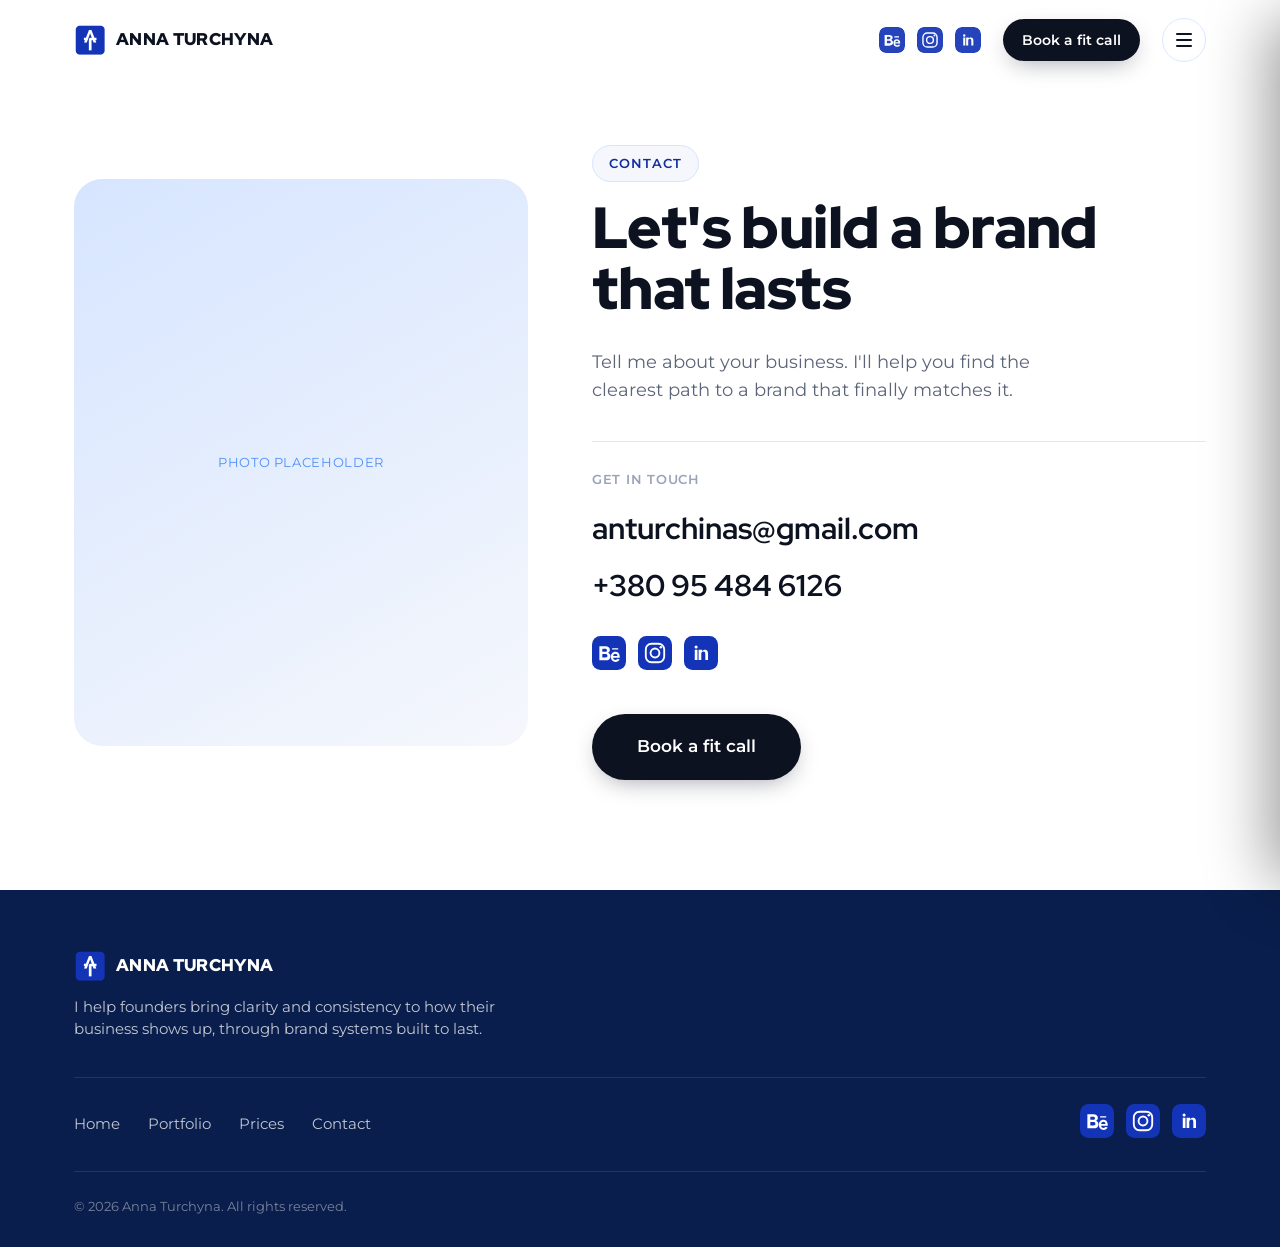
==== commit 2aa6cbca: "update the site update the site" ====
--- a/contact.html
+++ b/contact.html
@@ -9,13 +9,13 @@
 <link rel="icon" type="image/png" sizes="16x16" href="images/favicon-16x16.png">
 <link rel="apple-touch-icon" sizes="180x180" href="images/favicon-180x180.png">
 <link rel="stylesheet" href="css/style.css">
-  <script type="text/javascript">
+<script type="text/javascript">
     (function(c,l,a,r,i,t,y){
-      c[a]=c[a]||function(){(c[a].q=c[a].q||[]).push(arguments)};
-      t=l.createElement(r);t.async=1;t.src="https://www.clarity.ms/tag/"+i;
-      y=l.getElementsByTagName(r)[0];y.parentNode.insertBefore(t,y);
+        c[a]=c[a]||function(){(c[a].q=c[a].q||[]).push(arguments)};
+        t=l.createElement(r);t.async=1;t.src="https://www.clarity.ms/tag/"+i+"?ref=bwt";
+        y=l.getElementsByTagName(r)[0];y.parentNode.insertBefore(t,y);
     })(window, document, "clarity", "script", "y3strxch6t");
-  </script>
+</script>
 </head>
 <body>
 
@@ -43,10 +43,10 @@
     <button class="close-btn" aria-label="Close menu">&times;</button>
   </div>
   <ul>
-    <li><a href="index.html#services">Services</a></li>
-    <li><a href="portfolio.html">Portfolio</a></li>
-    <li><a href="pricing.html">Prices</a></li>
-    <li><a href="contact.html">Contact</a></li>
+    <li><a href="index.html#services"><span class="nav-index">01</span><span class="nav-label">Services</span></a></li>
+    <li><a href="portfolio.html"><span class="nav-index">02</span><span class="nav-label">Portfolio</span></a></li>
+    <li><a href="pricing.html"><span class="nav-index">03</span><span class="nav-label">Prices</span></a></li>
+    <li><a href="contact.html"><span class="nav-index">04</span><span class="nav-label">Contact</span></a></li>
   </ul>
   <div class="socials">
     <a href="https://www.behance.net/annaturchyna" target="_blank" rel="noopener" aria-label="Behance" title="Behance"><svg viewBox="0 0 24 24"><rect width="24" height="24" rx="6" fill="#1334b6"/><path d="M5.2 7.3h4.3c1.9 0 3.1.9 3.1 2.5 0 1.1-.6 1.8-1.5 2.1 1.2.3 1.9 1.2 1.9 2.5 0 1.8-1.4 2.8-3.4 2.8H5.2V7.3zm4 3.9c.9 0 1.4-.4 1.4-1.1 0-.7-.5-1.1-1.4-1.1H7.3v2.2h1.9zm.2 3.9c1 0 1.5-.4 1.5-1.2 0-.8-.6-1.2-1.5-1.2H7.3v2.4h2.1zM14.2 8.6h4.3v1H14.2v-1zm2.2 2.6c2 0 3.2 1.4 3.2 3.5 0 .2 0 .4 0 .6h-4.7c.1 1 .8 1.6 1.7 1.6.7 0 1.2-.3 1.5-.8l1.4.4c-.5 1.1-1.6 1.8-2.9 1.8-1.9 0-3.3-1.4-3.3-3.5 0-2.1 1.4-3.6 3.1-3.6zm-1.5 2.9h3.1c-.1-.9-.7-1.5-1.5-1.5-.8 0-1.4.6-1.6 1.5z" fill="#fff"/></svg></a>
@@ -55,38 +55,32 @@
   </div>
 </div>
 
-<section class="page-hero">
-  <div class="mesh light"><div class="blob"></div><div class="blob"></div><div class="blob"></div></div>
+<section class="section-pad contact-hero">
   <div class="container">
-    <span class="eyebrow reveal">CONTACT</span>
-    <h1 class="reveal">Let's build a brand that lasts</h1>
-    <p class="lead reveal">Tell me about your business. I'll help you find the clearest path to a brand that finally matches it.</p>
-    <div class="page-hero-actions reveal">
-      <a href="https://cal.com/anntur/15min" target="_blank" rel="noopener" class="btn btn-primary btn-cta">Book a fit call</a>
+    <div class="contact-layout">
+      <div class="contact-photo reveal">
+        <div class="contact-photo-placeholder"><span>Photo placeholder</span></div>
+      </div>
+      <div class="contact-info reveal">
+        <span class="eyebrow">CONTACT</span>
+        <h1>Let's build a brand that lasts</h1>
+        <p class="lead">Tell me about your business. I'll help you find the clearest path to a brand that finally matches it.</p>
+
+        <div class="contact-direct">
+          <span class="small-caps">Get in touch</span>
+          <a href="mailto:anturchinas@gmail.com" class="contact-link-big">anturchinas@gmail.com</a>
+          <a href="https://wa.me/380954846126" target="_blank" rel="noopener" class="contact-link-big">+380 95 484 6126</a>
+        </div>
+
+        <div class="contact-socials">
+          <a href="https://www.behance.net/annaturchyna" target="_blank" rel="noopener" aria-label="Behance" title="Behance"><svg viewBox="0 0 24 24"><rect width="24" height="24" rx="6" fill="#1334b6"/><path d="M5.2 7.3h4.3c1.9 0 3.1.9 3.1 2.5 0 1.1-.6 1.8-1.5 2.1 1.2.3 1.9 1.2 1.9 2.5 0 1.8-1.4 2.8-3.4 2.8H5.2V7.3zm4 3.9c.9 0 1.4-.4 1.4-1.1 0-.7-.5-1.1-1.4-1.1H7.3v2.2h1.9zm.2 3.9c1 0 1.5-.4 1.5-1.2 0-.8-.6-1.2-1.5-1.2H7.3v2.4h2.1zM14.2 8.6h4.3v1H14.2v-1zm2.2 2.6c2 0 3.2 1.4 3.2 3.5 0 .2 0 .4 0 .6h-4.7c.1 1 .8 1.6 1.7 1.6.7 0 1.2-.3 1.5-.8l1.4.4c-.5 1.1-1.6 1.8-2.9 1.8-1.9 0-3.3-1.4-3.3-3.5 0-2.1 1.4-3.6 3.1-3.6zm-1.5 2.9h3.1c-.1-.9-.7-1.5-1.5-1.5-.8 0-1.4.6-1.6 1.5z" fill="#fff"/></svg></a>
+          <a href="https://www.instagram.com/anntur.design/" target="_blank" rel="noopener" aria-label="Instagram" title="Instagram"><svg viewBox="0 0 24 24"><rect width="24" height="24" rx="6" fill="#1334b6"/><path d="M12 8.2a3.8 3.8 0 1 0 0 7.6 3.8 3.8 0 0 0 0-7.6zm0 6.27a2.47 2.47 0 1 1 0-4.94 2.47 2.47 0 0 1 0 4.94z" fill="#fff"/><circle cx="16.1" cy="7.9" r="0.9" fill="#fff"/><rect x="5.5" y="5.5" width="13" height="13" rx="4" stroke="#fff" stroke-width="1.3" fill="none"/></svg></a>
+          <a href="https://www.linkedin.com/in/anntur/" target="_blank" rel="noopener" aria-label="LinkedIn" title="LinkedIn"><svg viewBox="0 0 24 24"><rect width="24" height="24" rx="6" fill="#1334b6"/><path d="M7.6 9.7h1.9v7.3H7.6V9.7zm.95-3a1.1 1.1 0 1 1 0 2.2 1.1 1.1 0 0 1 0-2.2zM10.9 9.7h1.83v1h.03c.26-.48.9-1 1.85-1 1.98 0 2.34 1.24 2.34 2.86v4.44h-1.9v-3.94c0-.94-.02-2.14-1.33-2.14-1.33 0-1.53 1-1.53 2.07v4.01h-1.9V9.7z" fill="#fff"/></svg></a>
+        </div>
+
+        <a href="https://cal.com/anntur/15min" target="_blank" rel="noopener" class="btn btn-primary btn-cta">Book a fit call</a>
+      </div>
     </div>
-  </div>
-</section>
-
-<section class="section-pad tight cta-section">
-  <div class="mesh dark"><div class="blob"></div><div class="blob"></div></div>
-  <div class="container">
-    <div class="cta-action hero-actions reveal">
-      <a href="mailto:anturchinas@gmail.com" class="btn btn-light btn-cta">
-        <svg viewBox="0 0 24 24" width="20" height="20" fill="none" stroke="currentColor" stroke-width="1.8" stroke-linecap="round" stroke-linejoin="round"><rect x="3" y="5" width="18" height="14" rx="2"/><path d="M4 7l8 6 8-6"/></svg>
-        anturchinas@gmail.com
-      </a>
-      <a href="https://wa.me/380954846126" target="_blank" rel="noopener" class="btn btn-light btn-cta">
-        <svg viewBox="0 0 24 24" width="20" height="20" fill="currentColor"><path d="M12 3C7.03 3 3 7.03 3 12c0 1.77.52 3.42 1.42 4.8L3 21l4.34-1.38A8.96 8.96 0 0 0 12 21c4.97 0 9-4.03 9-9s-4.03-9-9-9zm0 16.2c-1.5 0-2.9-.44-4.08-1.2l-.29-.18-2.57.82.84-2.5-.19-.3A7.18 7.18 0 0 1 4.8 12c0-3.98 3.23-7.2 7.2-7.2s7.2 3.23 7.2 7.2-3.23 7.2-7.2 7.2zm3.94-5.39c-.21-.11-1.26-.62-1.46-.69-.2-.07-.34-.11-.48.11-.14.21-.55.69-.68.83-.13.14-.25.16-.46.05-.21-.11-.9-.33-1.72-1.06-.63-.56-1.06-1.26-1.18-1.47-.12-.21-.01-.32.09-.43.1-.1.21-.25.32-.38.11-.13.14-.21.21-.36.07-.14.04-.27-.02-.38-.06-.11-.48-1.16-.66-1.59-.17-.42-.35-.36-.48-.37h-.41c-.14 0-.36.05-.55.27-.19.21-.72.7-.72 1.72s.74 2 .84 2.14c.11.14 1.45 2.21 3.51 3.1.49.21.87.34 1.17.43.49.16.94.13 1.29.08.39-.06 1.26-.51 1.44-1.01.18-.5.18-.92.13-1.01-.05-.09-.19-.15-.4-.26z"/></svg>
-        +380 95 484 6126
-      </a>
-    </div>
-  </div>
-</section>
-
-<!-- Awards / certifications placeholder, remove if not applicable -->
-<section class="section-pad tight center">
-  <div class="container">
-    <p class="small-caps reveal">[If you have awards or press mentions, they go here. Otherwise, remove this section]</p>
   </div>
 </section>
 
--- a/css/style.css
+++ b/css/style.css
@@ -233,8 +233,17 @@
 .mobile-nav.open{ transform: translateX(0); }
 .mobile-nav .top{ display:flex; align-items:center; justify-content:space-between; }
 .mobile-nav .close-btn{ width:44px; height:44px; border-radius:50%; border:1px solid rgba(255,255,255,.2); color:#fff; background:transparent; display:flex; align-items:center; justify-content:center; flex:none; }
-.mobile-nav ul{ margin-top: 40px; display:flex; flex-direction:column; gap: 4px; }
-.mobile-nav a{ font-family: var(--font-display); font-size: 34px; color:#fff; padding: 8px 0; display:block; }
+.mobile-nav ul{ margin-top: 56px; display:flex; flex-direction:column; gap: 0; }
+.mobile-nav a{
+  font-family: var(--font-display); font-weight:500; font-size: 30px; letter-spacing:-0.01em;
+  color:#fff; padding: 16px 0; display:flex; align-items:baseline; gap:18px;
+  transition: opacity .25s var(--ease), transform .25s var(--ease);
+}
+.mobile-nav a:hover{ opacity:.65; transform: translateX(4px); }
+.mobile-nav .nav-index{
+  font-family: var(--font-body); font-weight:500; font-size:13px;
+  color: rgba(255,255,255,.4); letter-spacing:.04em; flex:none;
+}
 .mobile-nav .socials{ margin-top:auto; display:flex; align-items:center; gap:14px; }
 .mobile-nav .socials a{ display:flex; padding:0; transition: transform .2s, opacity .2s; opacity:.92; }
 .mobile-nav .socials a:hover{ opacity:1; transform: translateY(-2px); }
@@ -530,7 +539,7 @@
   .marquee-track{ animation:none !important; scroll-snap-type:x proximity; }
   .marquee-card{ scroll-snap-align:start; }
   #featured-track > .marquee-card:nth-child(n+8){ display:none; }
-  #testi-track > .testi-card:nth-child(n+6){ display:none; }
+  #testi-track > .testi-card:nth-child(n+8){ display:none; }
 }
 
 /* ===========================================================
@@ -538,7 +547,8 @@
    =========================================================== */
 .process-layout{ display:grid; grid-template-columns: 300px 1fr; gap: 48px; align-items:start; }
 .process-head{ position:sticky; top:110px; }
-.process-head .eyebrow{ display:block; margin-bottom:16px; }
+.process-head .eyebrow{ margin-bottom:16px; }
+.process-head h2{ font-size: clamp(28px, 4vw, 46px); }
 .process-accordion{ border-top: 1px solid var(--c-line); }
 .process-row{ border-bottom: 1px solid var(--c-line); }
 .process-row-head{
@@ -592,7 +602,7 @@
 .testi-card p{ font-size:16px; color: var(--c-ink); margin-bottom:20px; }
 .testi-quote{ font-style: italic; }
 .testi-person{ display:flex; align-items:center; gap:12px; }
-.testi-avatar{ width:42px; height:42px; border-radius:50%; background: linear-gradient(150deg, var(--c-blue-400), var(--c-blue-600)); flex:none; }
+.testi-avatar{ width:42px; height:42px; border-radius:50%; background: linear-gradient(150deg, var(--c-blue-400), var(--c-blue-600)); background-size:cover; background-position:center; flex:none; }
 .testi-person .name{ font-weight:600; font-size:14.5px; }
 .testi-person .role{ font-size:13px; color: var(--c-ink-soft); }
 
@@ -622,11 +632,45 @@
 /* ===========================================================
    GENERIC PAGE HERO (pricing/portfolio/contact)
    =========================================================== */
-.page-hero{ padding: 160px 0 90px; position:relative; background: linear-gradient(180deg, var(--c-white), var(--c-bg-soft)); }
+.page-hero{ padding: 145px 0 70px; position:relative; background: linear-gradient(180deg, var(--c-white), var(--c-bg-soft)); }
 .page-hero .container{ position:relative; z-index:1; }
 .page-hero h1{ font-size: clamp(34px, 5.4vw, 66px); margin-top:20px; max-width: 780px; }
 .page-hero p.lead{ font-size:18px; color:var(--c-ink-soft); max-width:600px; }
 .page-hero-actions{ margin-top:32px; }
+@media (max-width:640px){
+  .page-hero{ padding: 88px 0 32px; }
+}
+
+/* ===========================================================
+   CONTACT PAGE
+   =========================================================== */
+.contact-hero{ padding-top: 145px; }
+.contact-layout{ display:grid; grid-template-columns: 0.85fr 1.15fr; gap: 64px; align-items:center; }
+.contact-photo-placeholder{
+  aspect-ratio: 4/5; border-radius: var(--radius-lg);
+  background: linear-gradient(150deg, var(--c-blue-100), var(--c-blue-50));
+  display:flex; align-items:center; justify-content:center;
+  color: var(--c-blue-400); font-size:13px; letter-spacing:.05em; text-transform:uppercase;
+}
+.contact-info h1{ font-size: clamp(34px, 4.6vw, 58px); margin-top:16px; }
+.contact-info .lead{ font-size:18px; color:var(--c-ink-soft); max-width:480px; margin-bottom:0; }
+.contact-direct{ margin: 36px 0 8px; padding-top:28px; border-top:1px solid var(--c-line); }
+.contact-direct .small-caps{ display:block; margin-bottom:16px; }
+.contact-link-big{
+  display:block; font-family: var(--font-display); font-weight:700;
+  font-size: clamp(22px, 2.6vw, 30px); color: var(--c-ink); margin-bottom:10px;
+  transition: color .2s var(--ease);
+}
+.contact-link-big:hover{ color: var(--c-blue-600); }
+.contact-socials{ display:flex; gap:12px; margin: 28px 0 36px; }
+.contact-socials svg{ width:34px; height:34px; }
+@media (max-width:820px){
+  .contact-layout{ grid-template-columns: 1fr; gap:36px; }
+  .contact-photo-placeholder{ aspect-ratio: 16/10; }
+}
+@media (max-width:640px){
+  .contact-hero{ padding-top: 88px; }
+}
 
 /* ---------- pricing ---------- */
 .pricing-grid{ display:grid; grid-template-columns:repeat(3, 1fr); gap:24px; align-items:stretch; }
@@ -756,8 +800,6 @@
   display:flex;
   flex-direction:column;
   justify-content:center;
-  max-width: 960px;
-  margin: 0 auto;
   box-shadow: 0 30px 60px -30px rgba(10,20,60,.5);
 }
 .quiz-card .quiz-icon{
@@ -775,6 +817,7 @@
   .quiz-card .quiz-icon{ width:230px; height:230px; top:-9%; right:-9%; }
 }
 .quiz-panel[hidden]{ display:none; }
+.quiz-card-heading{ font-size: clamp(28px, 3.4vw, 40px); margin:14px 0 20px; }
 .quiz-start-copy{ color:rgba(255,255,255,.82); font-size:16px; max-width:660px; margin:0 0 28px; }
 
 .quiz-progress{ height:6px; border-radius:var(--radius-pill); background:rgba(255,255,255,.18); overflow:hidden; margin-bottom:18px; }
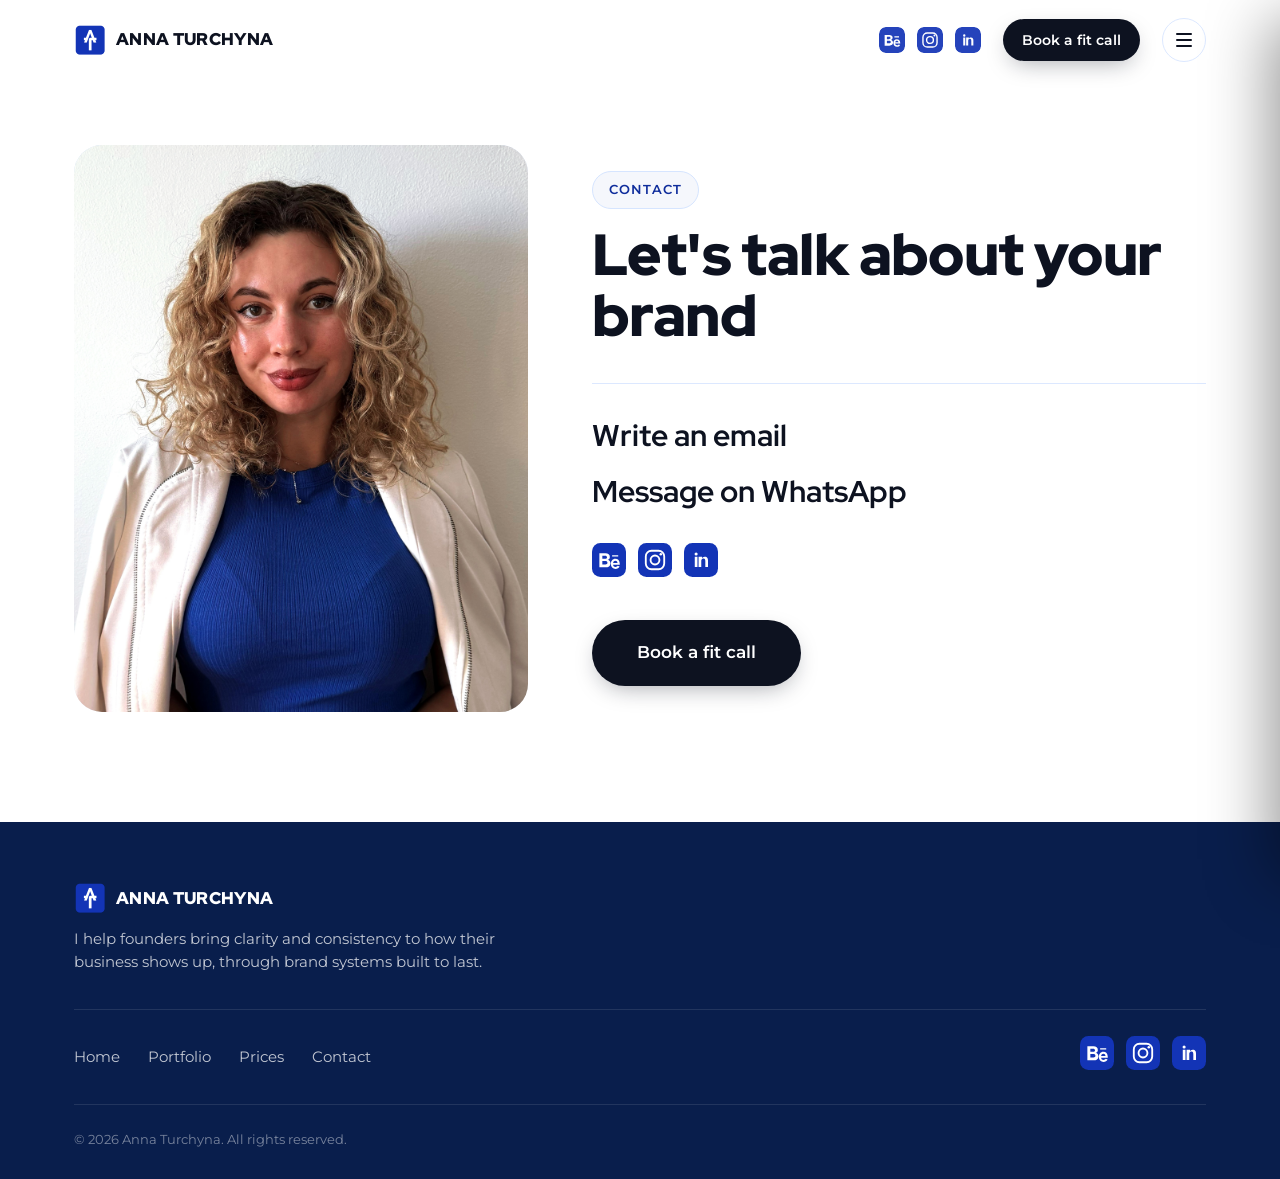
==== commit 5bbf9e8d: "update the site update the site" ====
--- a/contact.html
+++ b/contact.html
@@ -59,17 +59,15 @@
   <div class="container">
     <div class="contact-layout">
       <div class="contact-photo reveal">
-        <div class="contact-photo-placeholder"><span>Photo placeholder</span></div>
+        <div class="contact-photo-placeholder"><img src="images/contact-photo.jpg" alt="Anna Turchyna"></div>
       </div>
       <div class="contact-info reveal">
         <span class="eyebrow">CONTACT</span>
-        <h1>Let's build a brand that lasts</h1>
-        <p class="lead">Tell me about your business. I'll help you find the clearest path to a brand that finally matches it.</p>
+        <h1>Let's talk about your brand</h1>
 
         <div class="contact-direct">
-          <span class="small-caps">Get in touch</span>
-          <a href="mailto:anturchinas@gmail.com" class="contact-link-big">anturchinas@gmail.com</a>
-          <a href="https://wa.me/380954846126" target="_blank" rel="noopener" class="contact-link-big">+380 95 484 6126</a>
+          <a href="mailto:anturchinas@gmail.com" class="contact-link-big">Write an email</a>
+          <a href="https://wa.me/380954846126" target="_blank" rel="noopener" class="contact-link-big">Message on WhatsApp</a>
         </div>
 
         <div class="contact-socials">
--- a/css/style.css
+++ b/css/style.css
@@ -582,7 +582,9 @@
   background: linear-gradient(150deg, var(--c-blue-100), var(--c-blue-50));
   display:flex; align-items:center; justify-content:center;
   color: var(--c-blue-400); font-size:13px; letter-spacing:.05em; text-transform:uppercase;
-}
+  overflow:hidden;
+}
+.process-row-image img{ width:100%; height:100%; object-fit:cover; }
 .process-row-body p{ color: var(--c-ink-soft); max-width: 640px; margin:0; }
 @media (max-width:900px){
   .process-layout{ grid-template-columns: 1fr; gap:24px; }
@@ -651,7 +653,9 @@
   background: linear-gradient(150deg, var(--c-blue-100), var(--c-blue-50));
   display:flex; align-items:center; justify-content:center;
   color: var(--c-blue-400); font-size:13px; letter-spacing:.05em; text-transform:uppercase;
-}
+  overflow:hidden;
+}
+.contact-photo-placeholder img{ width:100%; height:100%; object-fit:cover; object-position:top center; }
 .contact-info h1{ font-size: clamp(34px, 4.6vw, 58px); margin-top:16px; }
 .contact-info .lead{ font-size:18px; color:var(--c-ink-soft); max-width:480px; margin-bottom:0; }
 .contact-direct{ margin: 36px 0 8px; padding-top:28px; border-top:1px solid var(--c-line); }
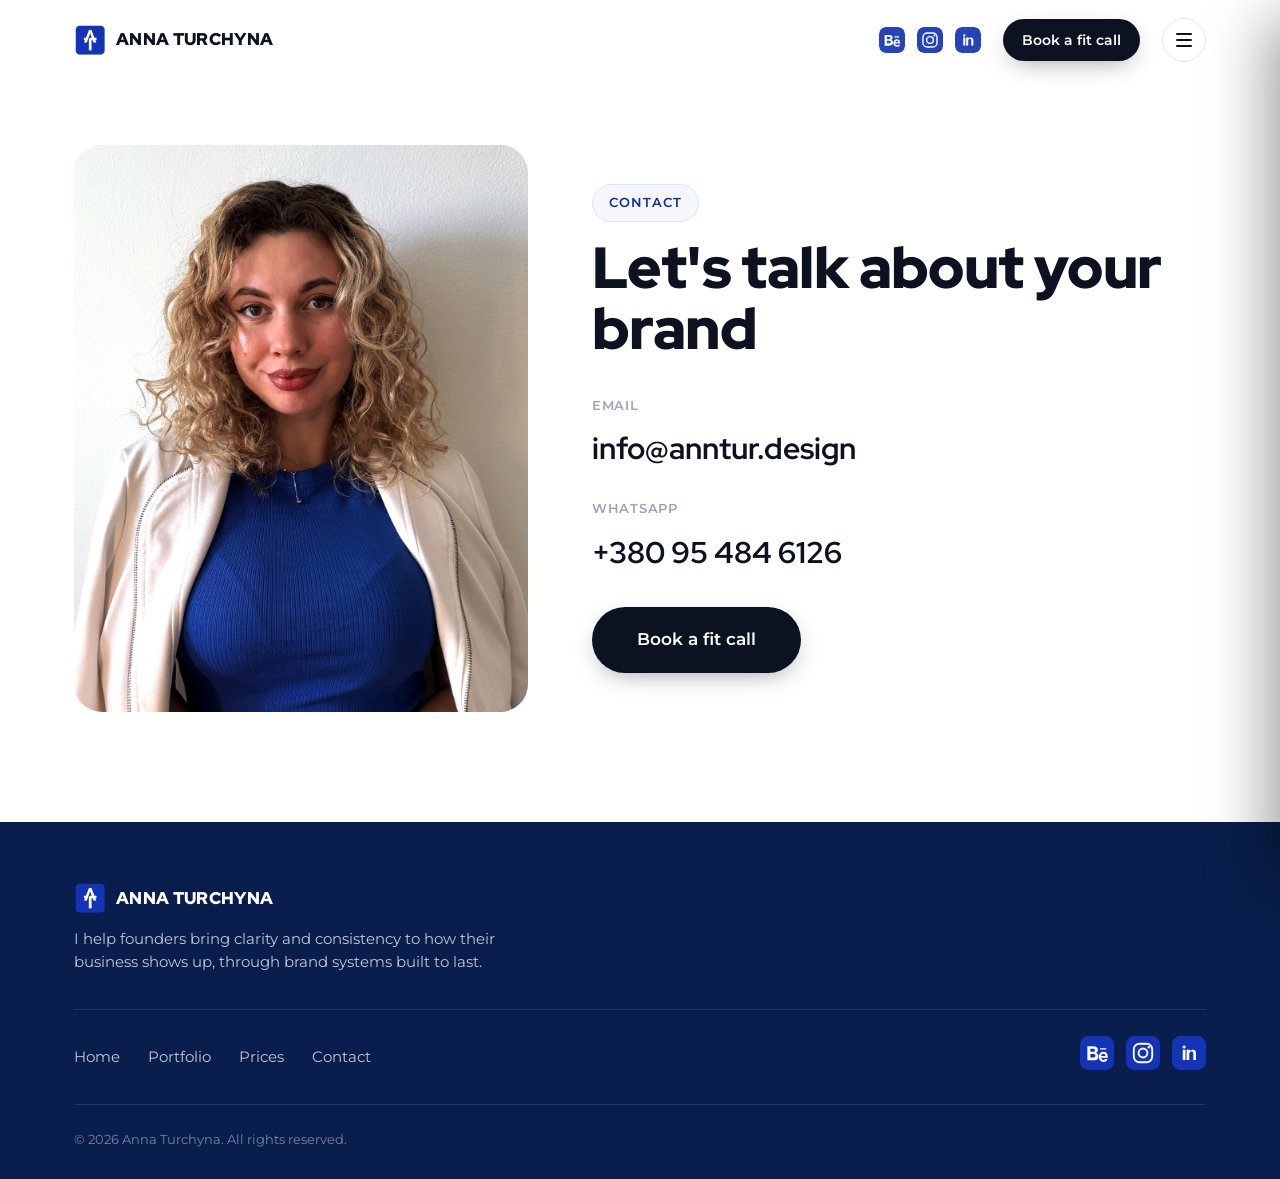
==== commit 339b31ce: "update site update site" ====
--- a/contact.html
+++ b/contact.html
@@ -66,14 +66,14 @@
         <h1>Let's talk about your brand</h1>
 
         <div class="contact-direct">
-          <a href="mailto:anturchinas@gmail.com" class="contact-link-big">Write an email</a>
-          <a href="https://wa.me/380954846126" target="_blank" rel="noopener" class="contact-link-big">Message on WhatsApp</a>
-        </div>
-
-        <div class="contact-socials">
-          <a href="https://www.behance.net/annaturchyna" target="_blank" rel="noopener" aria-label="Behance" title="Behance"><svg viewBox="0 0 24 24"><rect width="24" height="24" rx="6" fill="#1334b6"/><path d="M5.2 7.3h4.3c1.9 0 3.1.9 3.1 2.5 0 1.1-.6 1.8-1.5 2.1 1.2.3 1.9 1.2 1.9 2.5 0 1.8-1.4 2.8-3.4 2.8H5.2V7.3zm4 3.9c.9 0 1.4-.4 1.4-1.1 0-.7-.5-1.1-1.4-1.1H7.3v2.2h1.9zm.2 3.9c1 0 1.5-.4 1.5-1.2 0-.8-.6-1.2-1.5-1.2H7.3v2.4h2.1zM14.2 8.6h4.3v1H14.2v-1zm2.2 2.6c2 0 3.2 1.4 3.2 3.5 0 .2 0 .4 0 .6h-4.7c.1 1 .8 1.6 1.7 1.6.7 0 1.2-.3 1.5-.8l1.4.4c-.5 1.1-1.6 1.8-2.9 1.8-1.9 0-3.3-1.4-3.3-3.5 0-2.1 1.4-3.6 3.1-3.6zm-1.5 2.9h3.1c-.1-.9-.7-1.5-1.5-1.5-.8 0-1.4.6-1.6 1.5z" fill="#fff"/></svg></a>
-          <a href="https://www.instagram.com/anntur.design/" target="_blank" rel="noopener" aria-label="Instagram" title="Instagram"><svg viewBox="0 0 24 24"><rect width="24" height="24" rx="6" fill="#1334b6"/><path d="M12 8.2a3.8 3.8 0 1 0 0 7.6 3.8 3.8 0 0 0 0-7.6zm0 6.27a2.47 2.47 0 1 1 0-4.94 2.47 2.47 0 0 1 0 4.94z" fill="#fff"/><circle cx="16.1" cy="7.9" r="0.9" fill="#fff"/><rect x="5.5" y="5.5" width="13" height="13" rx="4" stroke="#fff" stroke-width="1.3" fill="none"/></svg></a>
-          <a href="https://www.linkedin.com/in/anntur/" target="_blank" rel="noopener" aria-label="LinkedIn" title="LinkedIn"><svg viewBox="0 0 24 24"><rect width="24" height="24" rx="6" fill="#1334b6"/><path d="M7.6 9.7h1.9v7.3H7.6V9.7zm.95-3a1.1 1.1 0 1 1 0 2.2 1.1 1.1 0 0 1 0-2.2zM10.9 9.7h1.83v1h.03c.26-.48.9-1 1.85-1 1.98 0 2.34 1.24 2.34 2.86v4.44h-1.9v-3.94c0-.94-.02-2.14-1.33-2.14-1.33 0-1.53 1-1.53 2.07v4.01h-1.9V9.7z" fill="#fff"/></svg></a>
+          <div class="contact-direct-item">
+            <span class="small-caps">Email</span>
+            <a href="mailto:info@anntur.design" class="contact-link-big">info@anntur.design</a>
+          </div>
+          <div class="contact-direct-item">
+            <span class="small-caps">WhatsApp</span>
+            <a href="https://wa.me/380954846126" target="_blank" rel="noopener" class="contact-link-big">+380 95 484 6126</a>
+          </div>
         </div>
 
         <a href="https://cal.com/anntur/15min" target="_blank" rel="noopener" class="btn btn-primary btn-cta">Book a fit call</a>
--- a/css/style.css
+++ b/css/style.css
@@ -658,16 +658,14 @@
 .contact-photo-placeholder img{ width:100%; height:100%; object-fit:cover; object-position:top center; }
 .contact-info h1{ font-size: clamp(34px, 4.6vw, 58px); margin-top:16px; }
 .contact-info .lead{ font-size:18px; color:var(--c-ink-soft); max-width:480px; margin-bottom:0; }
-.contact-direct{ margin: 36px 0 8px; padding-top:28px; border-top:1px solid var(--c-line); }
-.contact-direct .small-caps{ display:block; margin-bottom:16px; }
+.contact-direct{ margin: 36px 0 32px; display:flex; flex-direction:column; gap:28px; }
+.contact-direct-item .small-caps{ display:block; margin-bottom:10px; }
 .contact-link-big{
   display:block; font-family: var(--font-display); font-weight:700;
-  font-size: clamp(22px, 2.6vw, 30px); color: var(--c-ink); margin-bottom:10px;
+  font-size: clamp(22px, 2.6vw, 30px); color: var(--c-ink);
   transition: color .2s var(--ease);
 }
 .contact-link-big:hover{ color: var(--c-blue-600); }
-.contact-socials{ display:flex; gap:12px; margin: 28px 0 36px; }
-.contact-socials svg{ width:34px; height:34px; }
 @media (max-width:820px){
   .contact-layout{ grid-template-columns: 1fr; gap:36px; }
   .contact-photo-placeholder{ aspect-ratio: 16/10; }
@@ -763,8 +761,10 @@
   font-size:11px; font-weight:700; line-height:18px; text-align:center;
 }
 @media (max-width:760px){
-  .addon-panel{ flex-direction:column; align-items:flex-start; }
+  .addon-panel{ flex-direction:column; align-items:flex-start; gap:20px; }
+  .addon-panel-head{ flex: none; }
   .addon-list{ border-left:none; padding-left:0; columns:1; }
+  .addon-list li{ margin-bottom:10px; }
 }
 
 .offer-grid{ display:grid; grid-template-columns:1fr 1fr; gap:24px; align-items:stretch; }
@@ -821,7 +821,7 @@
   .quiz-card .quiz-icon{ width:230px; height:230px; top:-9%; right:-9%; }
 }
 .quiz-panel[hidden]{ display:none; }
-.quiz-card-heading{ font-size: clamp(28px, 3.4vw, 40px); margin:14px 0 20px; }
+.quiz-card-heading{ font-size: clamp(28px, 3.4vw, 40px); margin:14px 0 20px; max-width:600px; }
 .quiz-start-copy{ color:rgba(255,255,255,.82); font-size:16px; max-width:660px; margin:0 0 28px; }
 
 .quiz-progress{ height:6px; border-radius:var(--radius-pill); background:rgba(255,255,255,.18); overflow:hidden; margin-bottom:18px; }
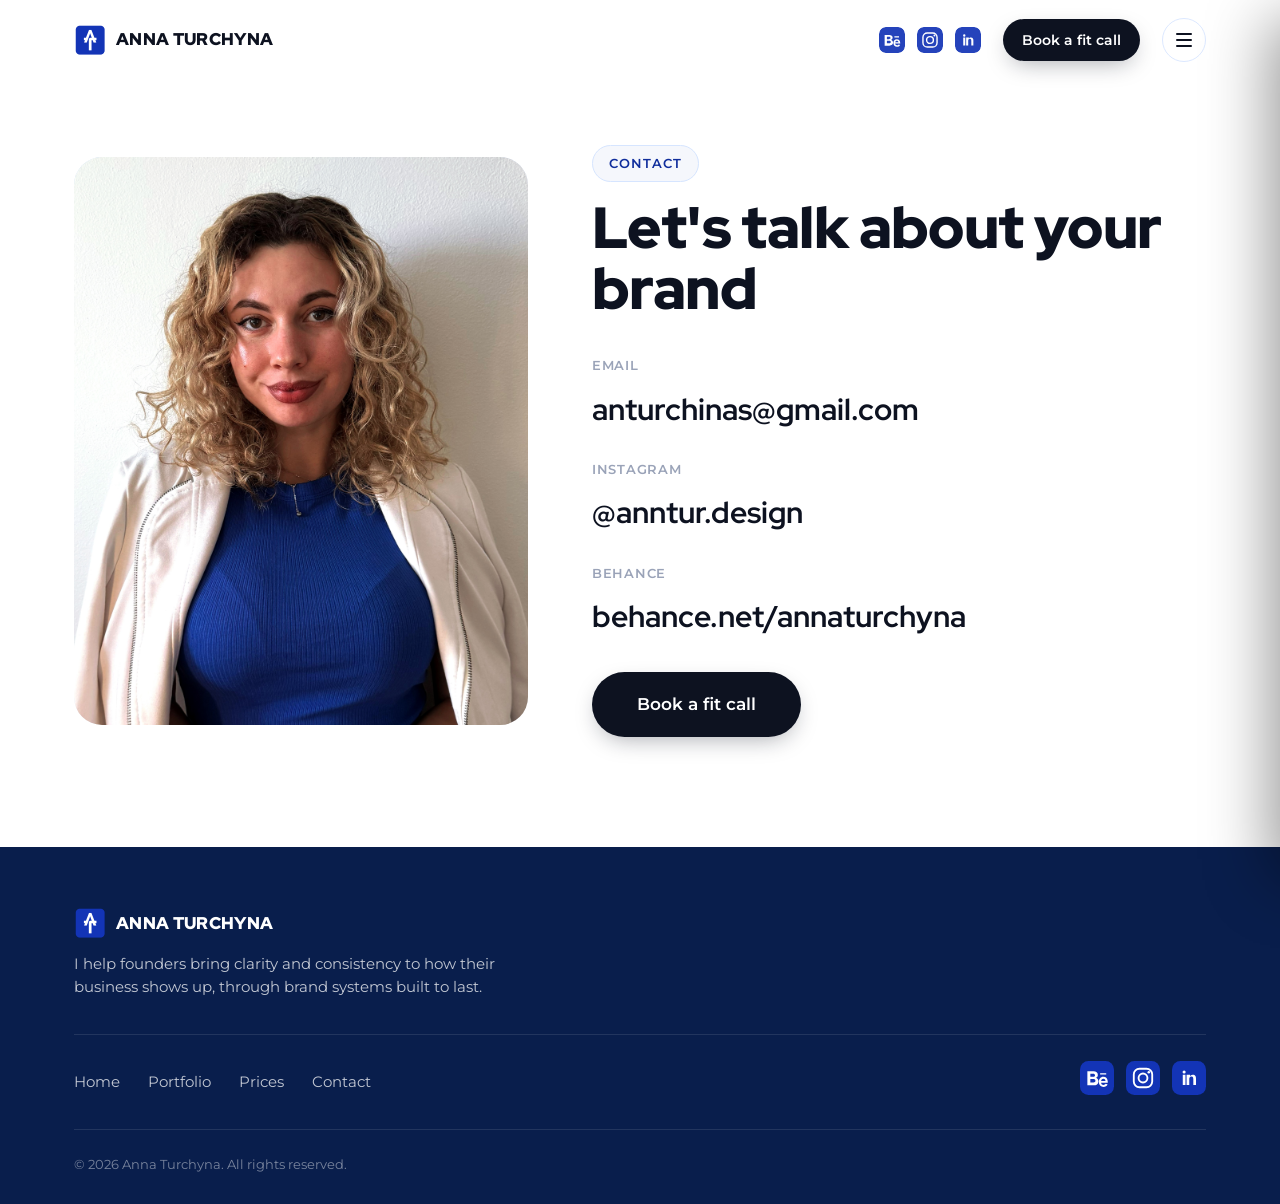
==== commit 8adc0b7f: "update the site update the site" ====
--- a/contact.html
+++ b/contact.html
@@ -68,11 +68,15 @@
         <div class="contact-direct">
           <div class="contact-direct-item">
             <span class="small-caps">Email</span>
-            <a href="mailto:info@anntur.design" class="contact-link-big">info@anntur.design</a>
+            <a href="mailto:anturchinas@gmail.com" class="contact-link-big">anturchinas@gmail.com</a>
           </div>
           <div class="contact-direct-item">
-            <span class="small-caps">WhatsApp</span>
-            <a href="https://wa.me/380954846126" target="_blank" rel="noopener" class="contact-link-big">+380 95 484 6126</a>
+            <span class="small-caps">Instagram</span>
+            <a href="https://www.instagram.com/anntur.design/" target="_blank" rel="noopener" class="contact-link-big">@anntur.design</a>
+          </div>
+          <div class="contact-direct-item">
+            <span class="small-caps">Behance</span>
+            <a href="https://www.behance.net/annaturchyna" target="_blank" rel="noopener" class="contact-link-big">behance.net/annaturchyna</a>
           </div>
         </div>
 
--- a/css/style.css
+++ b/css/style.css
@@ -542,6 +542,25 @@
   #testi-track > .testi-card:nth-child(n+8){ display:none; }
 }
 
+.marquee-nav{ display:none; }
+.marquee-arrow{
+  width:44px; height:44px; border-radius:50%;
+  border:1px solid var(--c-line); background:#fff;
+  display:flex; align-items:center; justify-content:center;
+  cursor:pointer; transition: background .2s var(--ease), border-color .2s var(--ease);
+  padding:0;
+}
+.marquee-arrow:active{ background:var(--c-bg-soft); }
+.marquee-arrow .arrow-chevron{
+  width:9px; height:9px;
+  border-right:2px solid var(--c-ink); border-bottom:2px solid var(--c-ink);
+}
+.marquee-arrow.prev .arrow-chevron{ transform: rotate(135deg); margin-left:3px; }
+.marquee-arrow.next .arrow-chevron{ transform: rotate(-45deg); margin-right:3px; }
+@media (max-width:760px){
+  .marquee-nav{ display:flex; justify-content:center; gap:16px; margin-top:22px; }
+}
+
 /* ===========================================================
    PROCESS (My Process)
    =========================================================== */
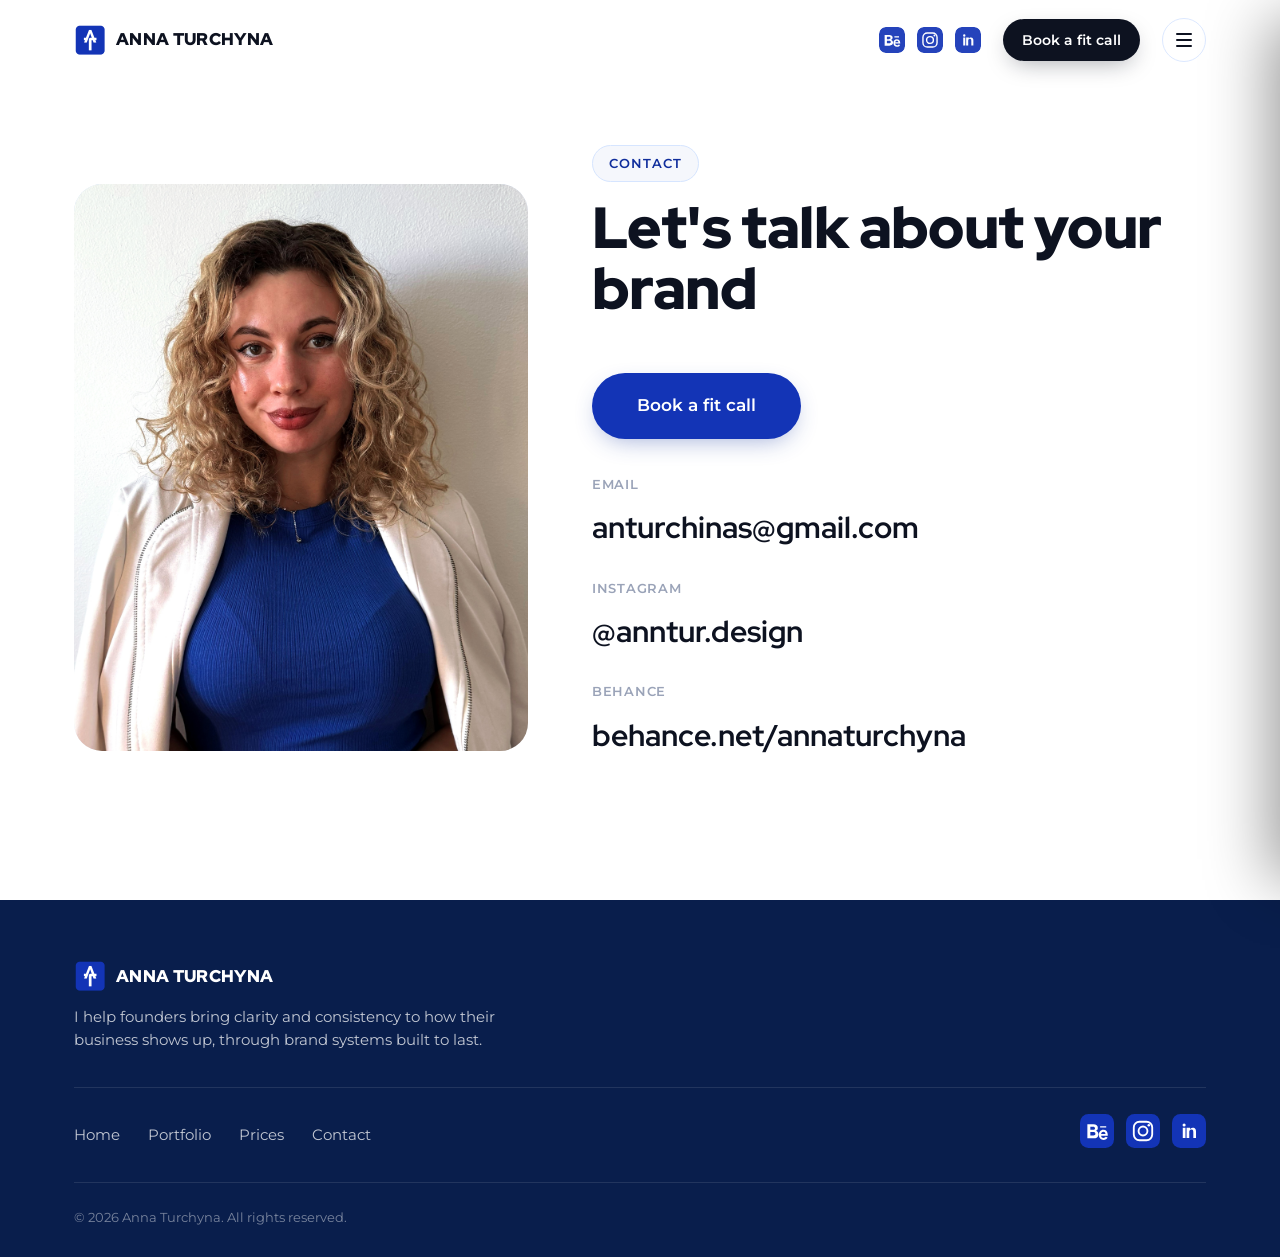
==== commit 168cecf1: "update the site" ====
--- a/contact.html
+++ b/contact.html
@@ -65,6 +65,8 @@
         <span class="eyebrow">CONTACT</span>
         <h1>Let's talk about your brand</h1>
 
+        <a href="https://cal.com/anntur/15min" target="_blank" rel="noopener" class="btn btn-blue btn-cta" style="margin-top:24px">Book a fit call</a>
+
         <div class="contact-direct">
           <div class="contact-direct-item">
             <span class="small-caps">Email</span>
@@ -79,8 +81,6 @@
             <a href="https://www.behance.net/annaturchyna" target="_blank" rel="noopener" class="contact-link-big">behance.net/annaturchyna</a>
           </div>
         </div>
-
-        <a href="https://cal.com/anntur/15min" target="_blank" rel="noopener" class="btn btn-primary btn-cta">Book a fit call</a>
       </div>
     </div>
   </div>
--- a/css/style.css
+++ b/css/style.css
@@ -149,6 +149,12 @@
   border-color: rgba(255,255,255,.2);
 }
 .btn-on-dark:hover{ background: rgba(255,255,255,.16); }
+.btn-blue{
+  background: var(--c-blue-600);
+  color: var(--c-white);
+  box-shadow: 0 8px 24px -8px rgba(33,64,163,.45);
+}
+.btn-blue:hover{ background: var(--c-blue-700); box-shadow: 0 12px 30px -8px rgba(33,64,163,.5); }
 .btn-block{ width:100%; }
 .btn-sm{ padding: 10px 18px; font-size: 13.5px; }
 
@@ -461,7 +467,7 @@
 }
 .service-panel .icon-illustration{
   position:absolute; top: -13%; right: -10%;
-  width: 380px; height:380px;
+  width: 500px; height:500px;
   object-fit: contain;
   filter: drop-shadow(0 25px 40px rgba(4,10,35,.45));
   pointer-events: none;
@@ -529,36 +535,44 @@
   .marquee-track{ animation: none; overflow-x: auto; }
 }
 
-/* on narrow screens the auto-scrolling marquee just shows random half-cut
-   cards with no way to touch-control it, which reads as broken. Turn it
-   into a normal swipeable row instead: stop the animation, let the browser
-   handle horizontal scroll with snapping, and hide the duplicate second
-   half of cards (it only existed to make the infinite-scroll loop seamless) */
+/* On narrow screens the auto-scrolling marquee just shows random half-cut
+   cards with no way to touch-control it, which reads as broken. On mobile
+   it becomes a proper one-at-a-time carousel instead: one full-width card
+   per "page", snapping precisely (mandatory, not proximity), with prev/next
+   arrows overlaid on the sides of the visible card so browsing doesn't rely
+   on open-ended touch scrolling alone. */
+.marquee-wrap{ position:relative; }
+.marquee-arrow{ display:none; }
 @media (max-width:760px){
   .marquee{ overflow-x:auto; -webkit-overflow-scrolling:touch; }
-  .marquee-track{ animation:none !important; scroll-snap-type:x proximity; }
-  .marquee-card{ scroll-snap-align:start; }
+  /* the base rule sets width:max-content so desktop's translateX(-50%) loop
+     measures correctly; that makes a percentage flex-basis on the cards
+     ambiguous (a max-content box has no definite width for children to take
+     a % of). Giving the track a definite width here (100% of .marquee) lets
+     each full-width card resolve against it correctly. */
+  .marquee-track{ animation:none !important; scroll-snap-type:x mandatory; width:100%; }
+  .marquee-card{ flex-basis:100%; scroll-snap-align:center; }
+  .testi-card{ flex-basis:100%; scroll-snap-align:center; }
   #featured-track > .marquee-card:nth-child(n+8){ display:none; }
   #testi-track > .testi-card:nth-child(n+8){ display:none; }
-}
-
-.marquee-nav{ display:none; }
-.marquee-arrow{
-  width:44px; height:44px; border-radius:50%;
-  border:1px solid var(--c-line); background:#fff;
-  display:flex; align-items:center; justify-content:center;
-  cursor:pointer; transition: background .2s var(--ease), border-color .2s var(--ease);
-  padding:0;
-}
-.marquee-arrow:active{ background:var(--c-bg-soft); }
-.marquee-arrow .arrow-chevron{
-  width:9px; height:9px;
-  border-right:2px solid var(--c-ink); border-bottom:2px solid var(--c-ink);
-}
-.marquee-arrow.prev .arrow-chevron{ transform: rotate(135deg); margin-left:3px; }
-.marquee-arrow.next .arrow-chevron{ transform: rotate(-45deg); margin-right:3px; }
-@media (max-width:760px){
-  .marquee-nav{ display:flex; justify-content:center; gap:16px; margin-top:22px; }
+
+  .marquee-arrow{
+    display:flex; position:absolute; top:50%; transform:translateY(-50%);
+    width:40px; height:40px; border-radius:50%; z-index:2;
+    border:1px solid var(--c-line); background:rgba(255,255,255,.92);
+    align-items:center; justify-content:center;
+    cursor:pointer; padding:0; box-shadow: 0 6px 18px -6px rgba(10,20,60,.3);
+    transition: background .2s var(--ease);
+  }
+  .marquee-arrow:active{ background:var(--c-bg-soft); }
+  .marquee-arrow.prev{ left:10px; }
+  .marquee-arrow.next{ right:10px; }
+  .marquee-arrow .arrow-chevron{
+    width:9px; height:9px;
+    border-right:2px solid var(--c-ink); border-bottom:2px solid var(--c-ink);
+  }
+  .marquee-arrow.prev .arrow-chevron{ transform: rotate(135deg); margin-left:3px; }
+  .marquee-arrow.next .arrow-chevron{ transform: rotate(-45deg); margin-right:3px; }
 }
 
 /* ===========================================================
@@ -789,6 +803,12 @@
 .offer-grid{ display:grid; grid-template-columns:1fr 1fr; gap:24px; align-items:stretch; }
 @media (max-width:760px){ .offer-grid{ grid-template-columns:1fr; } }
 .offer-grid .price-card{ background:var(--c-white); }
+.price-card-image{
+  aspect-ratio: 16/9; border-radius: var(--radius-md); margin-bottom: 22px;
+  background: linear-gradient(150deg, var(--c-blue-100), var(--c-blue-50));
+  display:flex; align-items:center; justify-content:center;
+  color: var(--c-blue-400); font-size:13px; letter-spacing:.05em; text-transform:uppercase;
+}
 
 /* ---------- portfolio grid ---------- */
 .portfolio-grid{ display:grid; grid-template-columns: 1fr 1fr; gap: 28px; }
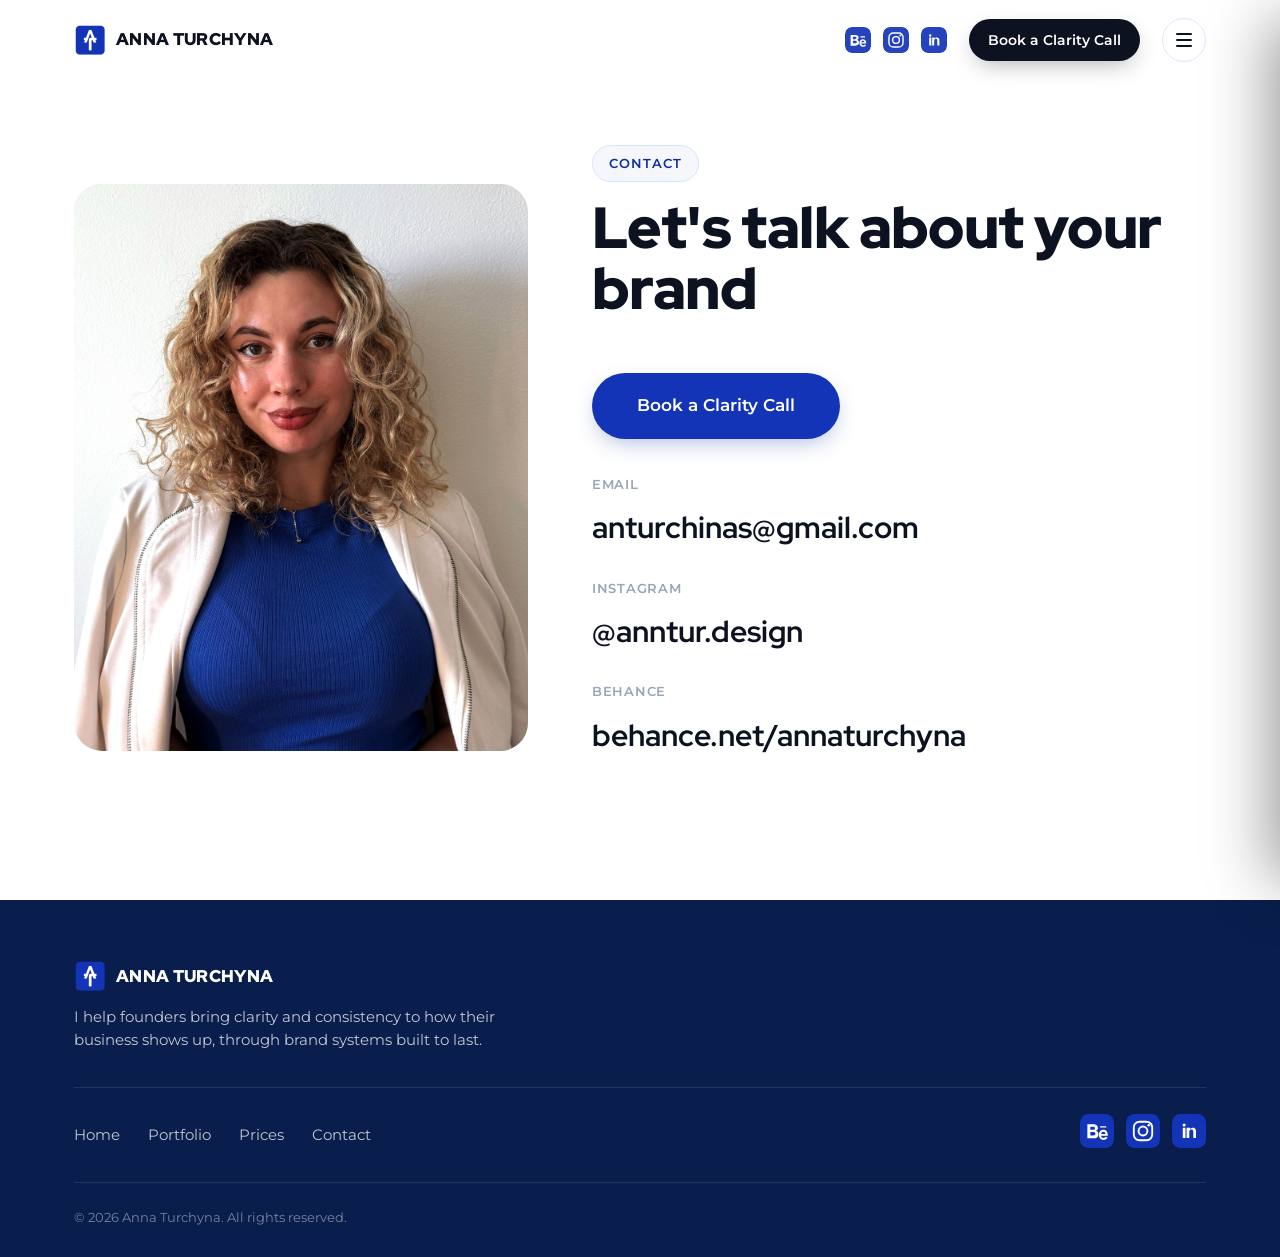
==== commit a59a41dd: "update" ====
--- a/contact.html
+++ b/contact.html
@@ -31,7 +31,7 @@
         <a href="https://www.instagram.com/anntur.design/" target="_blank" rel="noopener" aria-label="Instagram" title="Instagram"><svg viewBox="0 0 24 24"><rect width="24" height="24" rx="6" fill="#1334b6"/><path d="M12 8.2a3.8 3.8 0 1 0 0 7.6 3.8 3.8 0 0 0 0-7.6zm0 6.27a2.47 2.47 0 1 1 0-4.94 2.47 2.47 0 0 1 0 4.94z" fill="#fff"/><circle cx="16.1" cy="7.9" r="0.9" fill="#fff"/><rect x="5.5" y="5.5" width="13" height="13" rx="4" stroke="#fff" stroke-width="1.3" fill="none"/></svg></a>
         <a href="https://www.linkedin.com/in/anntur/" target="_blank" rel="noopener" aria-label="LinkedIn" title="LinkedIn"><svg viewBox="0 0 24 24"><rect width="24" height="24" rx="6" fill="#1334b6"/><path d="M7.6 9.7h1.9v7.3H7.6V9.7zm.95-3a1.1 1.1 0 1 1 0 2.2 1.1 1.1 0 0 1 0-2.2zM10.9 9.7h1.83v1h.03c.26-.48.9-1 1.85-1 1.98 0 2.34 1.24 2.34 2.86v4.44h-1.9v-3.94c0-.94-.02-2.14-1.33-2.14-1.33 0-1.53 1-1.53 2.07v4.01h-1.9V9.7z" fill="#fff"/></svg></a>
       </div>
-      <a href="contact.html" class="btn btn-primary btn-sm">Book a fit call</a>
+      <a href="https://cal.com/anntur/free30min" target="_blank" rel="noopener" class="btn btn-primary btn-sm">Book a Clarity Call</a>
       <button class="burger" aria-label="Open menu"><span></span><span></span><span></span></button>
     </div>
   </div>
@@ -65,7 +65,7 @@
         <span class="eyebrow">CONTACT</span>
         <h1>Let's talk about your brand</h1>
 
-        <a href="https://cal.com/anntur/15min" target="_blank" rel="noopener" class="btn btn-blue btn-cta" style="margin-top:24px">Book a fit call</a>
+        <a href="https://cal.com/anntur/free30min" target="_blank" rel="noopener" class="btn btn-blue btn-cta" style="margin-top:24px">Book a Clarity Call</a>
 
         <div class="contact-direct">
           <div class="contact-direct-item">
--- a/css/style.css
+++ b/css/style.css
@@ -321,6 +321,7 @@
 @media (prefers-reduced-motion: reduce){
   .mesh .blob{ animation: none !important; }
   .reveal{ transition: none; opacity:1; transform:none; }
+  .case-img{ transition: none; opacity:1; transform:none; }
 }
 
 /* ===========================================================
@@ -538,11 +539,8 @@
 /* On narrow screens the auto-scrolling marquee just shows random half-cut
    cards with no way to touch-control it, which reads as broken. On mobile
    it becomes a proper one-at-a-time carousel instead: one full-width card
-   per "page", snapping precisely (mandatory, not proximity), with prev/next
-   arrows overlaid on the sides of the visible card so browsing doesn't rely
-   on open-ended touch scrolling alone. */
+   per "page", snapping precisely (mandatory, not proximity), swiped by hand. */
 .marquee-wrap{ position:relative; }
-.marquee-arrow{ display:none; }
 @media (max-width:760px){
   .marquee{ overflow-x:auto; -webkit-overflow-scrolling:touch; }
   /* the base rule sets width:max-content so desktop's translateX(-50%) loop
@@ -555,24 +553,6 @@
   .testi-card{ flex-basis:100%; scroll-snap-align:center; }
   #featured-track > .marquee-card:nth-child(n+8){ display:none; }
   #testi-track > .testi-card:nth-child(n+8){ display:none; }
-
-  .marquee-arrow{
-    display:flex; position:absolute; top:50%; transform:translateY(-50%);
-    width:40px; height:40px; border-radius:50%; z-index:2;
-    border:1px solid var(--c-line); background:rgba(255,255,255,.92);
-    align-items:center; justify-content:center;
-    cursor:pointer; padding:0; box-shadow: 0 6px 18px -6px rgba(10,20,60,.3);
-    transition: background .2s var(--ease);
-  }
-  .marquee-arrow:active{ background:var(--c-bg-soft); }
-  .marquee-arrow.prev{ left:10px; }
-  .marquee-arrow.next{ right:10px; }
-  .marquee-arrow .arrow-chevron{
-    width:9px; height:9px;
-    border-right:2px solid var(--c-ink); border-bottom:2px solid var(--c-ink);
-  }
-  .marquee-arrow.prev .arrow-chevron{ transform: rotate(135deg); margin-left:3px; }
-  .marquee-arrow.next .arrow-chevron{ transform: rotate(-45deg); margin-right:3px; }
 }
 
 /* ===========================================================
@@ -808,7 +788,9 @@
   background: linear-gradient(150deg, var(--c-blue-100), var(--c-blue-50));
   display:flex; align-items:center; justify-content:center;
   color: var(--c-blue-400); font-size:13px; letter-spacing:.05em; text-transform:uppercase;
-}
+  overflow:hidden;
+}
+.price-card-image img{ width:100%; height:100%; object-fit:cover; display:block; }
 
 /* ---------- portfolio grid ---------- */
 .portfolio-grid{ display:grid; grid-template-columns: 1fr 1fr; gap: 28px; }
@@ -817,13 +799,47 @@
 .portfolio-card .project-image{ aspect-ratio: 4/3; transition: transform .35s var(--ease); }
 .portfolio-card:hover .project-image{ transform: translateY(-4px); }
 
+/* ---------- project case-study hero ---------- */
+.case-hero{
+  position:relative; min-height:86vh; display:flex; align-items:flex-end;
+  overflow:hidden; background: var(--c-blue-950);
+}
+.case-hero-media{ position:absolute; inset:0; }
+.case-hero-media img{ width:100%; height:100%; object-fit:cover; object-position:center; display:block; }
+.case-hero-scrim{
+  position:absolute; inset:0;
+  background: linear-gradient(180deg, rgba(9,30,76,0) 35%, rgba(9,30,76,.78) 100%);
+}
+.case-hero-text{ position:relative; z-index:1; padding-bottom:56px; }
+.case-hero-text h1{ font-size: clamp(34px, 5.4vw, 66px); margin-top:16px; max-width:780px; color:#fff; }
+@media (max-width:640px){
+  .case-hero{ min-height:62vh; }
+  .case-hero-text{ padding-bottom:32px; }
+}
+
+/* ---------- project case-study description rows ---------- */
+.case-row{ display:flex; gap:48px; padding:36px 0; border-top:1px solid var(--c-line); }
+.case-row:first-child{ border-top:none; }
+.case-row-label{ flex:0 0 220px; font-family:var(--font-display); font-weight:700; font-size:19px; color:var(--c-ink); }
+.case-row-body p{ color:var(--c-ink-soft); margin:0 0 14px; max-width:640px; }
+.case-row-body p:last-child{ margin-bottom:0; }
+@media (max-width:760px){
+  .case-row{ flex-direction:column; gap:12px; padding:28px 0; }
+  .case-row-label{ flex:none; }
+}
+
 /* ---------- project case-study gallery ---------- */
 .case-about{ display:flex; flex-direction:column; gap:28px; }
 .case-about-block h3{ font-size:19px; margin-bottom:10px; }
 .case-about-block p{ color:var(--c-ink-soft); margin:0; max-width:720px; }
 .case-gallery-wrap{ max-width: 1400px; }
-.case-gallery{ display:flex; flex-direction:column; gap:28px; }
-.case-gallery img{ width:100%; border-radius: var(--radius-lg); border:1px solid var(--c-line); }
+.case-gallery{ display:flex; flex-direction:column; gap:16px; }
+.case-gallery img{ width:100%; display:block; border-radius: var(--radius-lg); }
+.case-img{
+  opacity:0; transform: translateY(20px) scale(1.015);
+  transition: opacity .9s var(--ease), transform .9s var(--ease);
+}
+.case-img.is-visible{ opacity:1; transform:none; }
 @media (max-width: 900px){
   .case-gallery-wrap{ padding-left:16px; padding-right:16px; }
 }
@@ -831,7 +847,7 @@
 /* ===========================================================
    BRAND QUIZ
    =========================================================== */
-.quiz-intro-text{ color:var(--c-ink-soft); font-size:16px; max-width:640px; margin:-24px 0 44px; }
+#quiz.section-pad{ padding: 70px 0; }
 .quiz-card{
   position: relative;
   overflow: hidden;
@@ -845,20 +861,7 @@
   justify-content:center;
   box-shadow: 0 30px 60px -30px rgba(10,20,60,.5);
 }
-.quiz-card .quiz-icon{
-  position:absolute; top: -13%; right: -10%;
-  width: 380px; height:380px;
-  object-fit: contain;
-  filter: drop-shadow(0 25px 40px rgba(4,10,35,.45));
-  pointer-events: none;
-  opacity: 1;
-  transition: opacity .3s var(--ease);
-}
-.quiz-card .quiz-icon.is-hidden{ opacity:0; }
 .quiz-card .quiz-panel{ position:relative; z-index:1; }
-@media (max-width:760px){
-  .quiz-card .quiz-icon{ width:230px; height:230px; top:-9%; right:-9%; }
-}
 .quiz-panel[hidden]{ display:none; }
 .quiz-card-heading{ font-size: clamp(28px, 3.4vw, 40px); margin:14px 0 20px; max-width:600px; }
 .quiz-start-copy{ color:rgba(255,255,255,.82); font-size:16px; max-width:660px; margin:0 0 28px; }
@@ -893,7 +896,10 @@
 .quiz-result-actions{ display:flex; gap:14px; flex-wrap:wrap; }
 
 @media (max-width:600px){
-  .quiz-card{ padding:28px 22px; }
+  #quiz.section-pad{ padding: 44px 0; }
+  .quiz-card{ padding:28px 22px; min-height:0; }
+  .quiz-panel[data-quiz-panel="start"]:not([hidden]){ display:flex; flex-direction:column; align-items:center; text-align:center; }
+  .quiz-panel[data-quiz-panel="start"] .quiz-start-copy{ max-width:100%; }
   .quiz-result-actions{ flex-direction:column; }
   .quiz-result-actions .btn{ width:100%; }
 }
